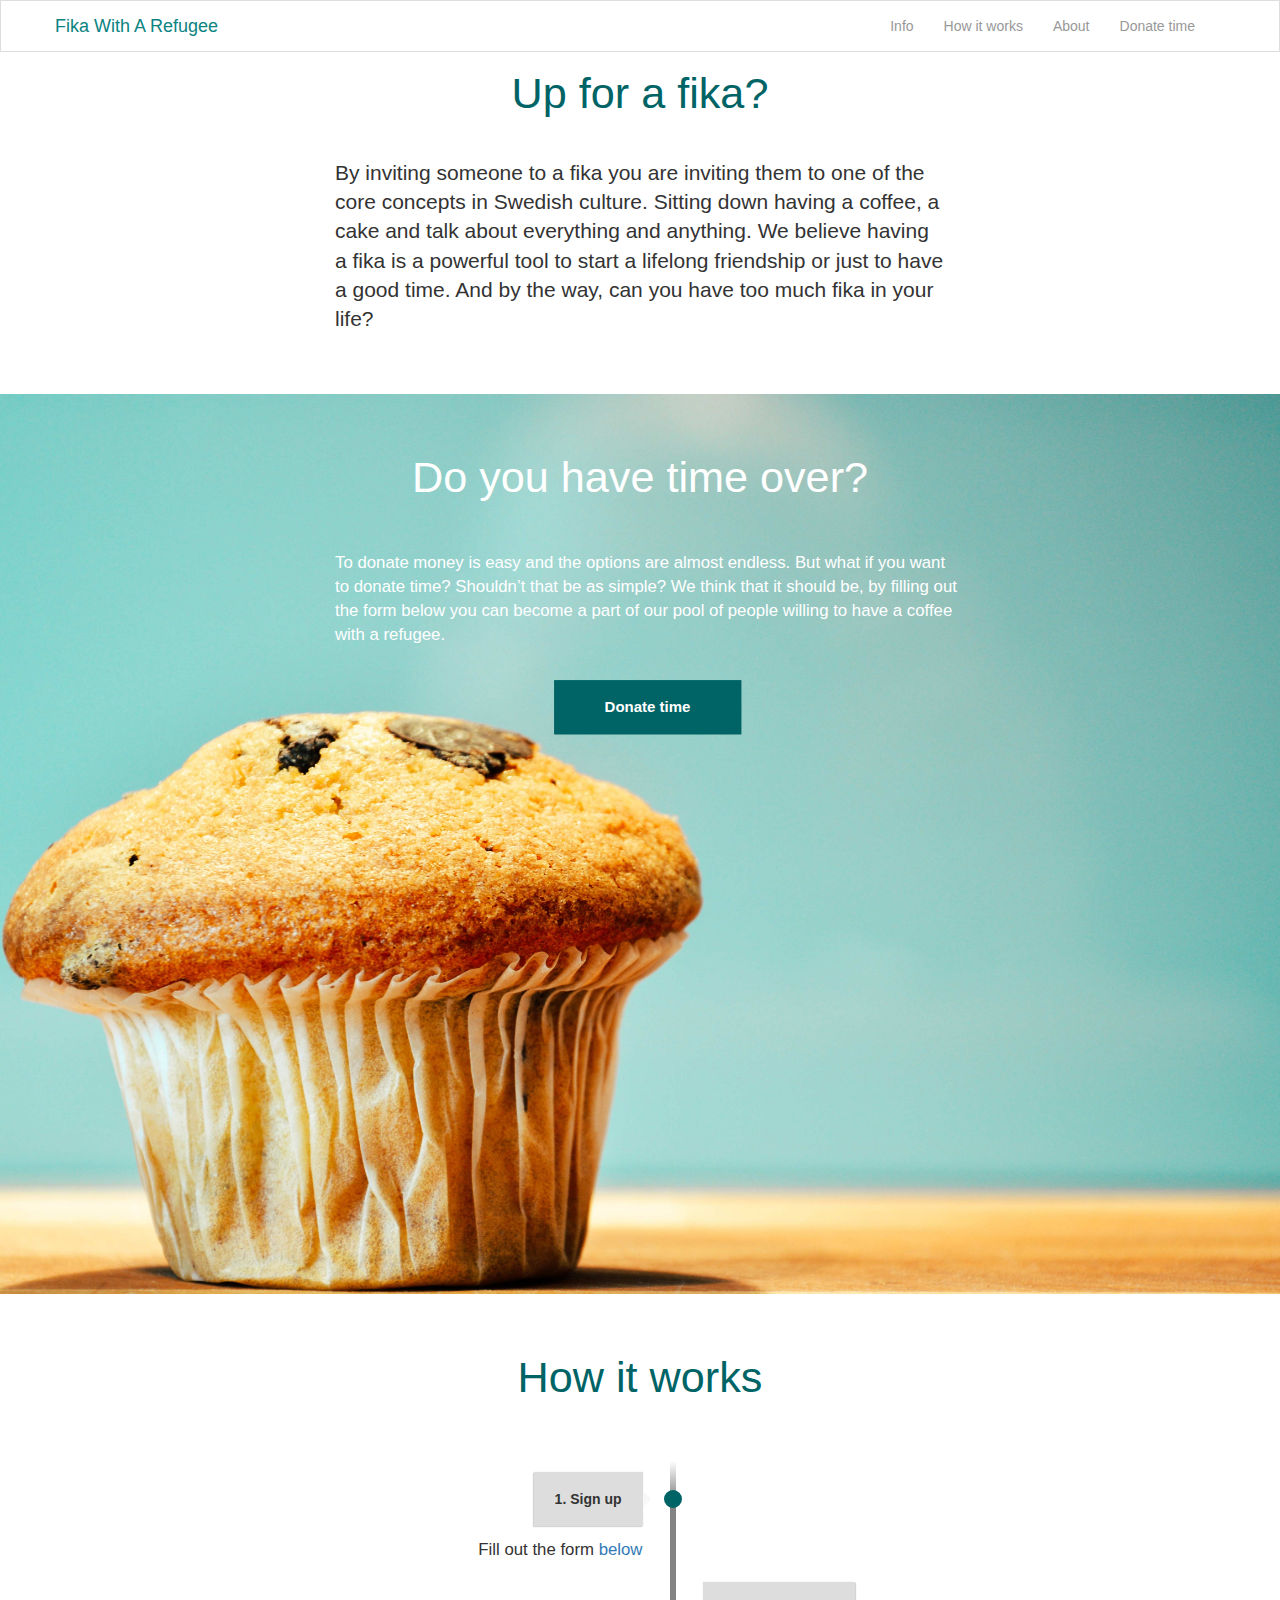
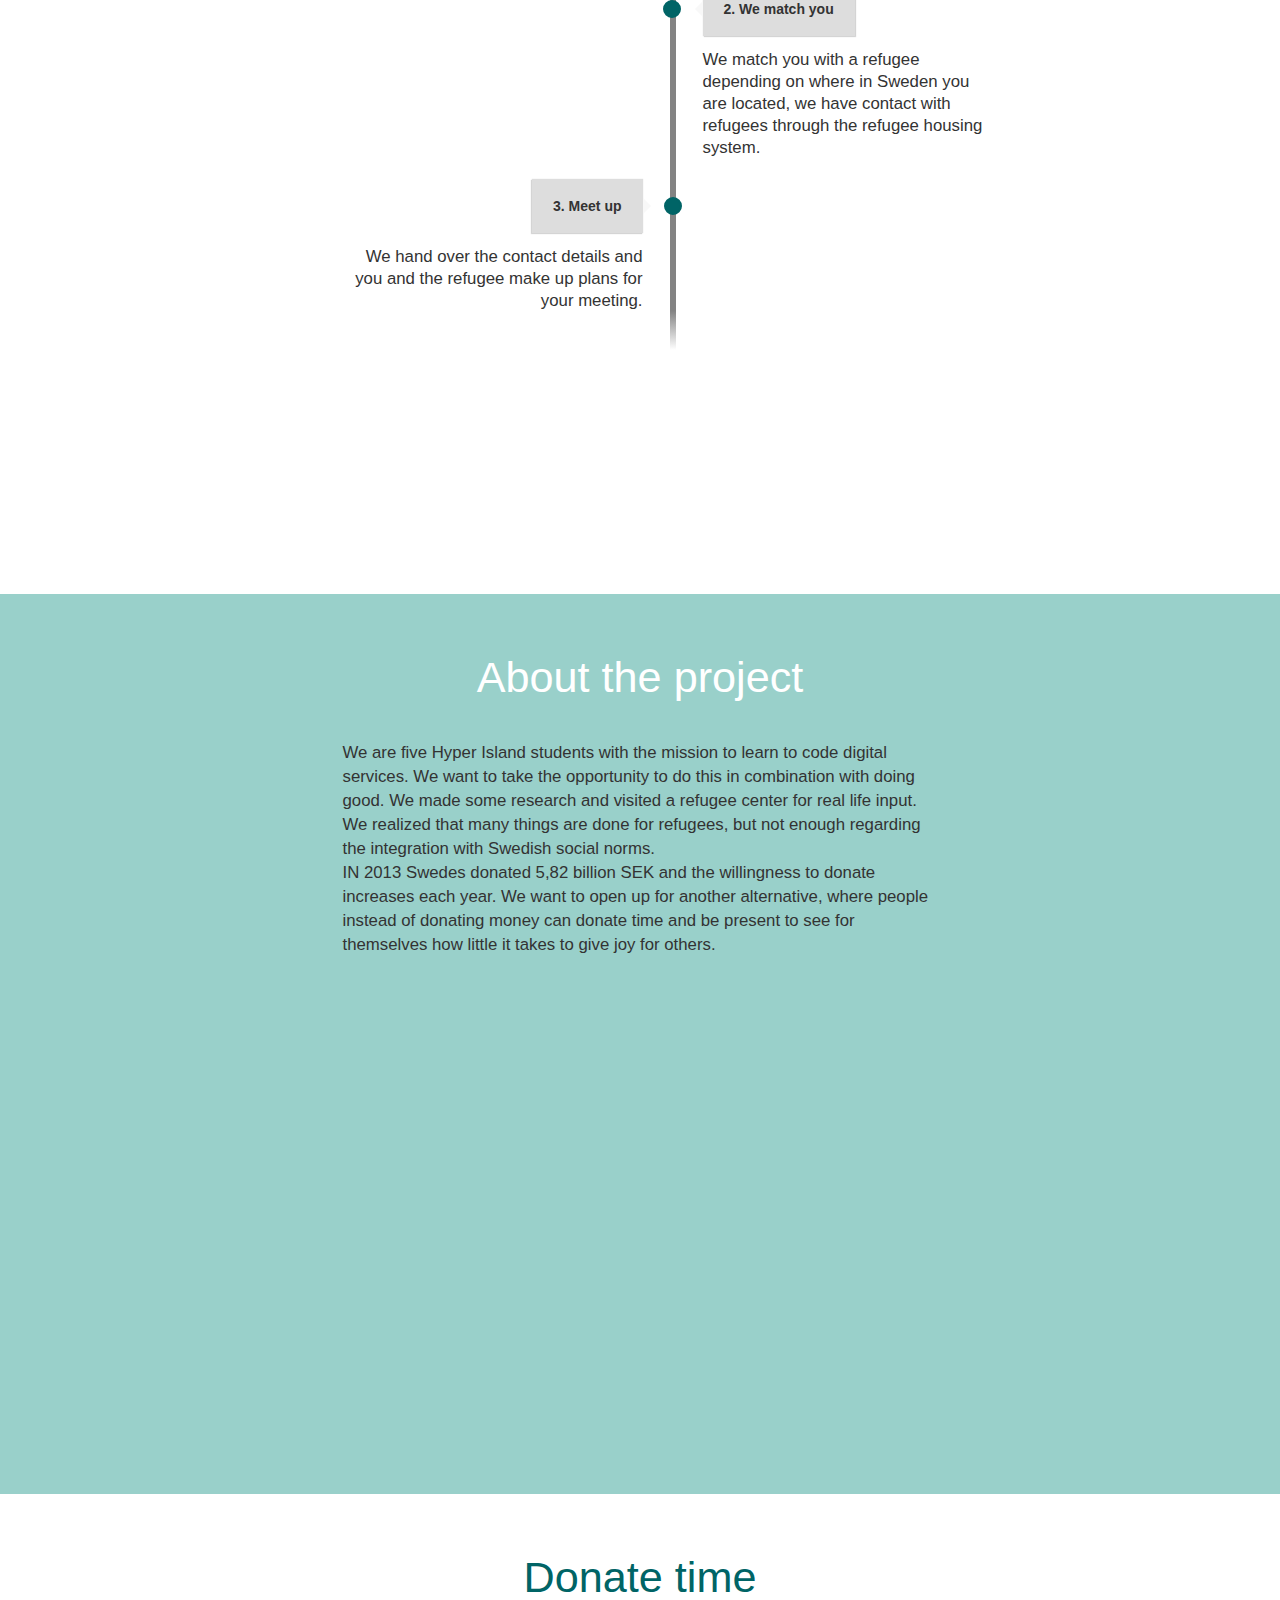
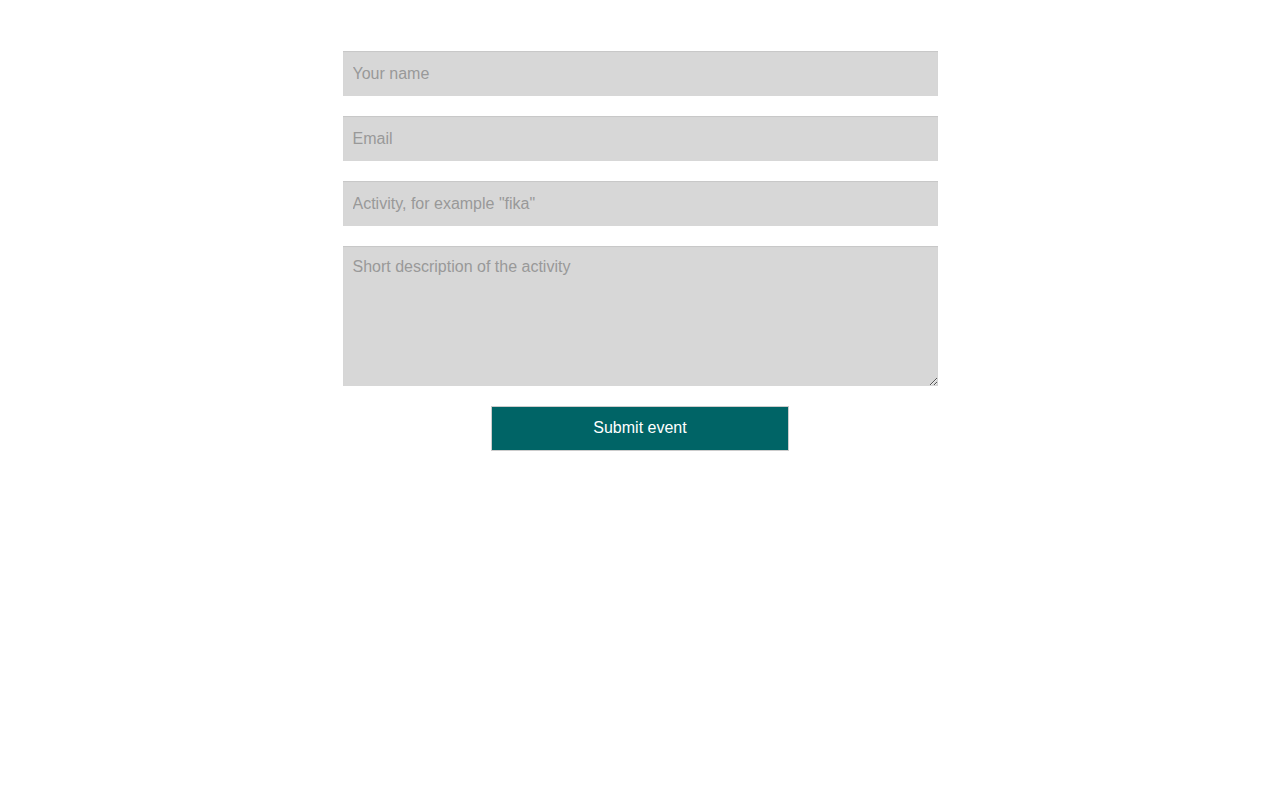
==== index.html @ 90a70893 "All files" ====
<!DOCTYPE html>
<html lang="en">
  <head>
    <!-- Leave following 3 meta tag on the top! -->
    <meta charset="utf-8">
    <meta http-equiv="X-UA-Compatible" content="IE=edge">
    <meta name="viewport" content="width=device-width, initial-scale=1">
    <!-- Leave above 3 meta tag on the top! -->
      
    <meta name="description" content="">
    <meta name="author" content="">
    <link rel="icon" href="../../favicon.ico">

    <title>Fika With A Refugee</title>

    <!-- Bootstrap CSS -->
    <link href="css/bootstrap.min.css" rel="stylesheet">

    <!-- Custom styles  -->
    <link href="css/style.css" rel="stylesheet">

    <!-- Debugging purposes -->
    <!--[if lt IE 9]><script src="../../assets/js/ie8-responsive-file-warning.js"></script><![endif]-->
    <script src="js/ie-emulation-modes-warning.js"></script>
      
    <!-- HTML5 shim and Respond.js for IE8 support of HTML5 elements and media queries -->
    <!--[if lt IE 9]>
      <script src="https://oss.maxcdn.com/html5shiv/3.7.2/html5shiv.min.js"></script>
      <script src="https://oss.maxcdn.com/respond/1.4.2/respond.min.js"></script>
    <![endif]-->

  </head>

  <body>

    <!-- NAVIGATION -->  
    <nav class="navbar navbar-inverse navbar-fixed-top">
      <div class="container">
          
          <div class="navbar-header">
            
              <button type="button" class="navbar-toggle collapsed" data-toggle="collapse" data-target="#navbar" aria-expanded="false" aria-controls="navbar">
                <span class="sr-only">Toggle navigation</span>
                <span class="icon-bar"></span>
                <span class="icon-bar"></span>
                <span class="icon-bar"></span>
              </button>
              <a class="navbar-brand" href="#info">Fika With A Refugee</a>
          
          </div>
          
          <div id="navbar" class="collapse navbar-collapse">
            
              <ul class="nav navbar-nav">
                <li><a href="#info">Info</a></li>
                <li><a href="#how">How it works</a></li>
                <li><a href="#about">About</a></li>
                <li><a href="#sign-up">Donate time</a></li>
              </ul>
          
          </div>
      
      </div>
    </nav><!-- END NAVIGATION -->  

      
    <!-- First-block -->
    <div id="info">
    <div class="container first-block">      
      <div class="col-md-3"></div>
      
      <div class="col-md-6">

              <h1>Up for a fika?</h1>          
          <div class="first-text">
              
              <p class="lead">
                    By inviting someone to a fika you are inviting them to one of the core concepts in Swedish culture. Sitting down having a coffee, a cake and talk about everything and anything. We believe having a fika is a powerful tool to start a lifelong friendship or just to have a good time. And by the way, can you have too much fika in your life?
              </p>
          </div>

       </div> 
       
        <div class="col-md-3"></div>
    </div>
    </div>  

    <!-- Second-block --> 
    <div class="second-block">          
          <div class="col-md-3"></div>
      
            <div class="col-md-6">
            <h1>Do you have time over?</h1>              
             <div class="second-text"> 
                <p>
                  To donate money is easy and the options are almost endless. But what if you want to donate time? Shouldn’t that be as simple? We think that it should be, by filling out the form below you can become a part of our pool of people willing to have a coffee with a refugee.
                </p>

                <p class="donate-button"><a href="#sign-up">Donate time</a></p> 


            </div>       
          </div>

      <div class="col-md-3"></div>
    </div>

      
    <!-- Third-block --> 
    <div id="how">
    <div class="third-block container">        
        <div class="col-md-3"></div>
        
        <div class="col-md-6">
            <h1>How it works</h1>
              
              <ul class="timeline"><!-- start .timeline -->  
                  <li>
                    <div class="direction-l">
                        <div class="flag-wrapper">
                          <span class="flag">1. Sign up</span>
                          <span class="time-wrapper"><span class="time">2013 - 2014</span></span>
                        </div>
                        <div class="desc">
                          <p>
                            Fill out the form <a href="#sign-up">below</a>
                          </p>
                        </div>
                    </div>
                  </li>
                    
                  <li>
                    <div class="direction-r">
                        <div class="flag-wrapper">
                          <span class="flag">2. We match you</span>
                          <span class="time-wrapper"><span class="time">2014 - 2015</span></span>
                        </div>
                        <div class="desc">
                          <p>
                            We match you with a refugee depending on where in Sweden you are located, we have contact with refugees through the refugee housing system.
                          </p>
                        </div>
                    </div>
                  </li>

                  <li>
                    <div class="direction-l">
                        <div class="flag-wrapper">
                          <span class="flag">3. Meet up</span>
                          <span class="time-wrapper"><span class="time">2014 - present</span></span>
                        </div>
                        <div class="desc">
                           <p> 
                              We hand over the contact details and you and the refugee make up plans for your meeting.
                            </p>
                        </div>
                    </div>
                  </li>
              </ul><!-- end /.timeline -->  

        </div>
        
        <div class="col-md-3"></div>        
    </div>
    </div>  
      
      
    <!-- Fourth-block -->  
    <div id="about">
    <div class="fourth-block container">        
        <div class="col-md-3"></div>
        
        <div class="col-md-6">
          <h1>About the project</h1>
                <div class="fourth-text">
                <p>
                  We are five Hyper Island students with the mission to learn to code digital services. We want to take the opportunity to do this in combination with doing good. We made some research and visited a refugee center for real life input. We realized that many things are done for refugees, but not enough regarding the integration with Swedish social norms.
                  <br>
                  IN 2013 Swedes donated 5,82 billion SEK and the willingness to donate increases each year. We want to open up for another alternative, where people instead of donating money can donate time and be present to see for themselves how little it takes to give joy for others.

                </p>
            </div>
        </div>
        
        <div class="col-md-3"></div>        
    </div>
    </div><!-- /.fourth-block -->   
    

    <!-- Fifth-block -->  
    <div id="sign-up">
    <div class="fifth-block container">        
        <div class="col-md-3"></div>
        
        <div class="col-md-6">
          <h1>Donate time</h1>
              <div class="fifth-text">
                  
                  <div class="form">
                      <div class="form-group">
                        <input type="name" class="form-control" id="name" placeholder="Your name"> 
                      </div>
                      
                     <div class="form-group">
                        <input type="email" class="form-control" id="email" placeholder="Email"> 
                      </div>
                      
                      <div class="form-group">
                        <input type="activity" class="form-control" id="activity" placeholder='Activity, for example "fika"'> 
                      </div>
                      
                      <div class="form-group">
                        <textarea type="text" class="form-control" id="text" placeholder="Short description of the activity"></textarea>
                      </div>
                      
                      <button type="Submit" class="btn btn-default">Submit event</button>
    
                  </div>
              
              </div>
        </div>
        
        <div class="col-md-3"></div>        
    </div>
    </div> 
    <!-- END CONTAINER -->  
      
    <script type="text/javascript" src="http://ajax.googleapis.com/ajax/libs/jquery/1.10.2/jquery.min.js"></script>
    
    <script src="js/scroll.js"></script>
    
    <!-- BOOTSTRAP JAVASCRIPT - Keep this in the end of the page to load faster -->
    <script src="https://ajax.googleapis.com/ajax/libs/jquery/1.11.3/jquery.min.js"></script>
      
    <script src="js/bootstrap.min.js"></script>
      
    <!-- IE10 viewport hack for Surface/desktop Windows 8 bug -->
    <script src="sjs/ie10-viewport-bug-workaround.js"></script>
      
  </body>
</html>
---- css/style.css ----
*{
    margin: 0;
    padding: 0;
    box-sizing: border-box;
}

body {
  padding-top: 50px;
}

html{
  font-size: 18px;
}

h1{
    font-size: 1.8rem;
    text-align: center;
    padding-top: 40px;
}

h2{
  font-size: 1.6rem;
}

p{
  font-size: 0.7rem;
}

/* Navigation
*************************************************************/
.navbar-inverse {
    background-color: #fff;
    border: 1px solid #ddd;
}

.navbar-brand {
	padding: 15px 0;
}

.navbar-nav {
    float: right;
    border: none;
}

.navbar-inverse .navbar-nav > li > a:hover, .navbar-inverse .navbar-nav > li > a:focus, .navbar-inverse .navbar-brand, .navbar-inverse .navbar-brand:focus, .navbar-inverse .navbar-brand:hover{
    color: #0B8382;
}

.navbar-inverse .navbar-nav > li > a{
    color: #989898;
}

.navbar-inverse .navbar-toggle .icon-bar {
    background-color: #000;
}

.navbar-inverse .navbar-toggle:hover {
    background-color: #ddd;
}


/* First block
*************************************************************/
.first-block {
	background-color: #fff;
    height: auto;
	width: 100%;
	padding: 0;
}

.first-text {
	padding: 20px 0px;
	margin: 20px 0px;
}

.first-block h1 {
    padding-top: 0;
    color: #006466;
}

/* Second block
*************************************************************/
.second-block {
    position:relative;
	background-image: url("../img/bg3.jpg");
	background-repeat: no-repeat;
	background-size: cover;
    border: none;
	height: 100vh; 
}

.second-block h1{
    color: #fff;
    padding-bottom: 20px;
}

.second-text {
	position: absolute;
	color: #fff;
    margin: 20px 0px;
}

.donate-button a {
    position: absolute;
    background-color: #006466;
    border: 1px solid #006466;
    padding: 15px 25px;
    margin-top: 50px;
    margin-left: 50%;
    margin-right: -50%;
    transform: translate(-50%, -50%); 
    width: 30%;
	text-align: center;
	color: #fff;
    font-size: 15px;
    font-weight: bold;
    text-decoration: none;
	}

.donate-button a:hover {
    background: none;
    border: 1px solid #006466;
	color: #006466;
    font-size: 20px;
    font-weight: bold;
    text-decoration: none;
	}

/* Third block
*************************************************************/
.third-block {
    position: relative;
	background-color: #fff;
    width: 100%;
    min-height: 100vh;    
}

.third-block h1{
    color: #006466;
    padding-bottom: 40px;
}

.third-text {
    width: 100%;
}

/* ================ The Timeline ================ */

.timeline {
  position: relative;
  width: 660px;
  margin: 0 auto;
  margin-top: 20px;
  padding: 1em 0;
  list-style-type: none;
}

.timeline:before {
  position: absolute;
  left: 50%;
  top: 0;
  content: ' ';
  display: block;
  width: 6px;
  height: 100%;
  margin-left: -3px;
  background: rgb(131,131,131);
  background: -moz-linear-gradient(top, rgba(80,80,80,0) 0%, rgb(131,131,131) 8%, rgb(131,131,131) 92%, rgba(80,80,80,0) 100%);
/*   background: -webkit-gradient(linear, left top, left bottom, color-stop(0%,rgba(30,87,153,1)), color-stop(100%,rgba(125,185,232,1))); */
  background: -webkit-linear-gradient(top, rgba(80,80,80,0) 0%, rgb(131,131,131) 8%, rgb(131,131,131) 92%, rgba(80,80,80,0) 100%);
  background: -o-linear-gradient(top, rgba(80,80,80,0) 0%, rgb(131,131,131) 8%, rgb(131,131,131) 92%, rgba(80,80,80,0) 100%);
  background: -ms-linear-gradient(top, rgba(80,80,80,0) 0%, rgb(131,131,131) 8%, rgb(131,131,131) 92%, rgba(80,80,80,0) 100%);
  background: linear-gradient(to bottom, rgba(80,80,80,0) 0%, rgb(131,131,131) 8%, rgb(131,131,131) 92%, rgba(80,80,80,0) 100%);
  
  z-index: 5;
}

.timeline li {
  padding: 1em 0;
}

.timeline li:after {
  content: "";
  display: block;
  height: 0;
  clear: both;
  visibility: hidden;
}

.direction-l {
  position: relative;
  width: 300px;
  float: left;
  text-align: right;
}

.direction-r {
  position: relative;
  width: 300px;
  float: right;
}

.flag-wrapper {
  position: relative;
  display: inline-block;
  
  text-align: center;
}

.flag {
  position: relative;
  display: inline;
  background: #ddd;
  padding: 19px 21px;
  border-radius: 0px;
  font-weight: 600;
  text-align: left;
}

.direction-l .flag {
  -webkit-box-shadow: -1px 1px 1px rgba(0,0,0,0.15), 0 0 1px rgba(0,0,0,0.15);
  -moz-box-shadow: -1px 1px 1px rgba(0,0,0,0.15), 0 0 1px rgba(0,0,0,0.15);
  box-shadow: -1px 1px 1px rgba(0,0,0,0.15), 0 0 1px rgba(0,0,0,0.15);
}

.direction-r .flag {
  -webkit-box-shadow: 1px 1px 1px rgba(0,0,0,0.15), 0 0 1px rgba(0,0,0,0.15);
  -moz-box-shadow: 1px 1px 1px rgba(0,0,0,0.15), 0 0 1px rgba(0,0,0,0.15);
  box-shadow: 1px 1px 1px rgba(0,0,0,0.15), 0 0 1px rgba(0,0,0,0.15);
}

.direction-l .flag:before,
.direction-r .flag:before {
    position: absolute;
    top: 51%;
    right: -39px;
    content: " ";
    display: block;
    width: 18px;
    height: 18px;
    margin-top: -10px;
    background: #006466 none repeat scroll 0% 0%;
    border-radius: 10px;
    border: 2px solid #006466;
    z-index: 10;
}

.direction-r .flag:before {
  left: -40px;
}

.direction-l .flag:after {
  content: "";
  position: absolute;
  left: 100%;
  top: 50%;
  height: 0;
  width: 0;
  margin-top: -8px;
  border: solid transparent;
  border-left-color: rgb(248,248,248);
  border-width: 8px;
  pointer-events: none;
}

.direction-r .flag:after {
  content: "";
  position: absolute;
  right: 100%;
  top: 50%;
  height: 0;
  width: 0;
  margin-top: -8px;
  border: solid transparent;
  border-right-color: rgb(248,248,248);
  border-width: 8px;
  pointer-events: none;
}

.time-wrapper {
  display: inline;
  
  line-height: 1em;
  font-size: 0.66666em;
  color: rgb(167,167,167);
  vertical-align: middle;
}

.direction-l .time-wrapper {
  float: left;
}

.direction-r .time-wrapper {
  float: right;
}

.time {
  display: none;
  padding: 6px 6px;
  background: #fff;
  font-size: 12px;
  color: #000;
}

.desc {
  margin: 30px 0 6px 0px;
font-size: 15px;
line-height: 1.3;
}

.direction-r .desc {
 margin: 30px 12px 6px 0px;
}




/* Fourth block
*************************************************************/
.fourth-block {
    position: relative;
	background-color: #99D0CA;
	height: 100vh;
    width: 100%;
}

.fourth-block h1{
    color: #fff;
    padding-bottom: 20px;
}

.fourth-text {
    margin: 20px 0;
    font-size: 16px;
}

/* Fifth block
*************************************************************/
.fifth-block {
    position: relative;
	background-color: #fff;
	height: 100vh;
    width: 100%;
}

.fifth-text {
    margin: 20px 0;
    font-size: 16px;
}

.fifth-block h1 {
	color: #006466;
}


/* Form styles
*************************************************************/

.form{
    padding-top: 30px;
}

.form-group {
    margin-bottom: 20px;
}

.form textarea, .form input{
    width: 100%;
  padding: 10px;
  border: none;
  background-color: #D7D7D7;
  color: #000;
  -moz-border-radius:0;
    -webkit-border-radius:0;
    border-radius: 0;
  font-size: 16px;
}

.form input{
     height: 45px;
}

.form textarea{
    height: 140px;
}

.form button {
    display: block;
    width: 50%;
    margin: 0 auto;
    -moz-border-radius:0;
    -webkit-border-radius:0;
    border-radius: 0;
    background-color: #006466;
    color: #fff;
    font-size: 16px;
    height: 45px;
}

/* Media queries
*************************************************************/
@media only screen and (max-width : 767px){

	.navbar-nav {
    	text-align: center;
    	font-size: 18px;
    	float: none;
	}

	.navbar-brand {
    	padding: 15px 15px;
	}

}

/* Media queries for fonts
*************************************************************/

@media screen and (min-width: 700px) {

  html{
    font-size: 24px;
  }

}

/* ================ Timeline Media Queries ================ */

@media screen and (max-width: 660px) {

  .timeline {
    width: 100%;
    padding: 4em 0 1em 0;
  }

  .timeline li {
    padding: 2em 0;
  }

  .direction-l,
  .direction-r {
    float: none;
    width: 100%;

    text-align: center;
  }

  .flag-wrapper {
    text-align: center;
  }

  .flag {

    z-index: 15;
  }

  .direction-l .flag:before,
  .direction-r .flag:before {
    position: absolute;
      top: -30px;
      left: 50.5%;
      content: ' ';
      display: block;
      width: 16px;
      height: 16px;
      margin-left: -9px;
      border-radius: 10px;
      z-index: 10;
  }

  .direction-l .flag:after,
  .direction-r .flag:after {
    content: "";
    position: absolute;
    left: 50%;
    top: -8px;
    height: 0;
    width: 0;
    margin-left: -8px;
    border: solid transparent;
    border-width: 8px;
    pointer-events: none;
  }

  .time-wrapper {
    display: block;
    position: relative;
    margin: 4px 0 0 0;
    z-index: 14;
  }

  .direction-l .time-wrapper {
    float: none;
  }

  .direction-r .time-wrapper {
    float: none;
  }

  .desc {
    position: relative;
    margin: 1em 0 0 0;
    padding: 1em;
    -webkit-box-shadow: 0 0 1px rgba(0,0,0,0.20);
    -moz-box-shadow: 0 0 1px rgba(0,0,0,0.20);
    box-shadow: 0 0 1px rgba(0,0,0,0.20);
    
    z-index: 15;
  }

  .direction-l .desc,
  .direction-r .desc {
    position: relative;
    margin: 1em 1em 0 1em;
    padding: 1em;
    background-color: #fff;
    z-index: 15;
  }

}

@media screen and (min-width: 400px ?? max-width: 660px) {

.direction-l .desc,
.direction-r .desc {
  margin: 1em 4em 0 4em;
}

}
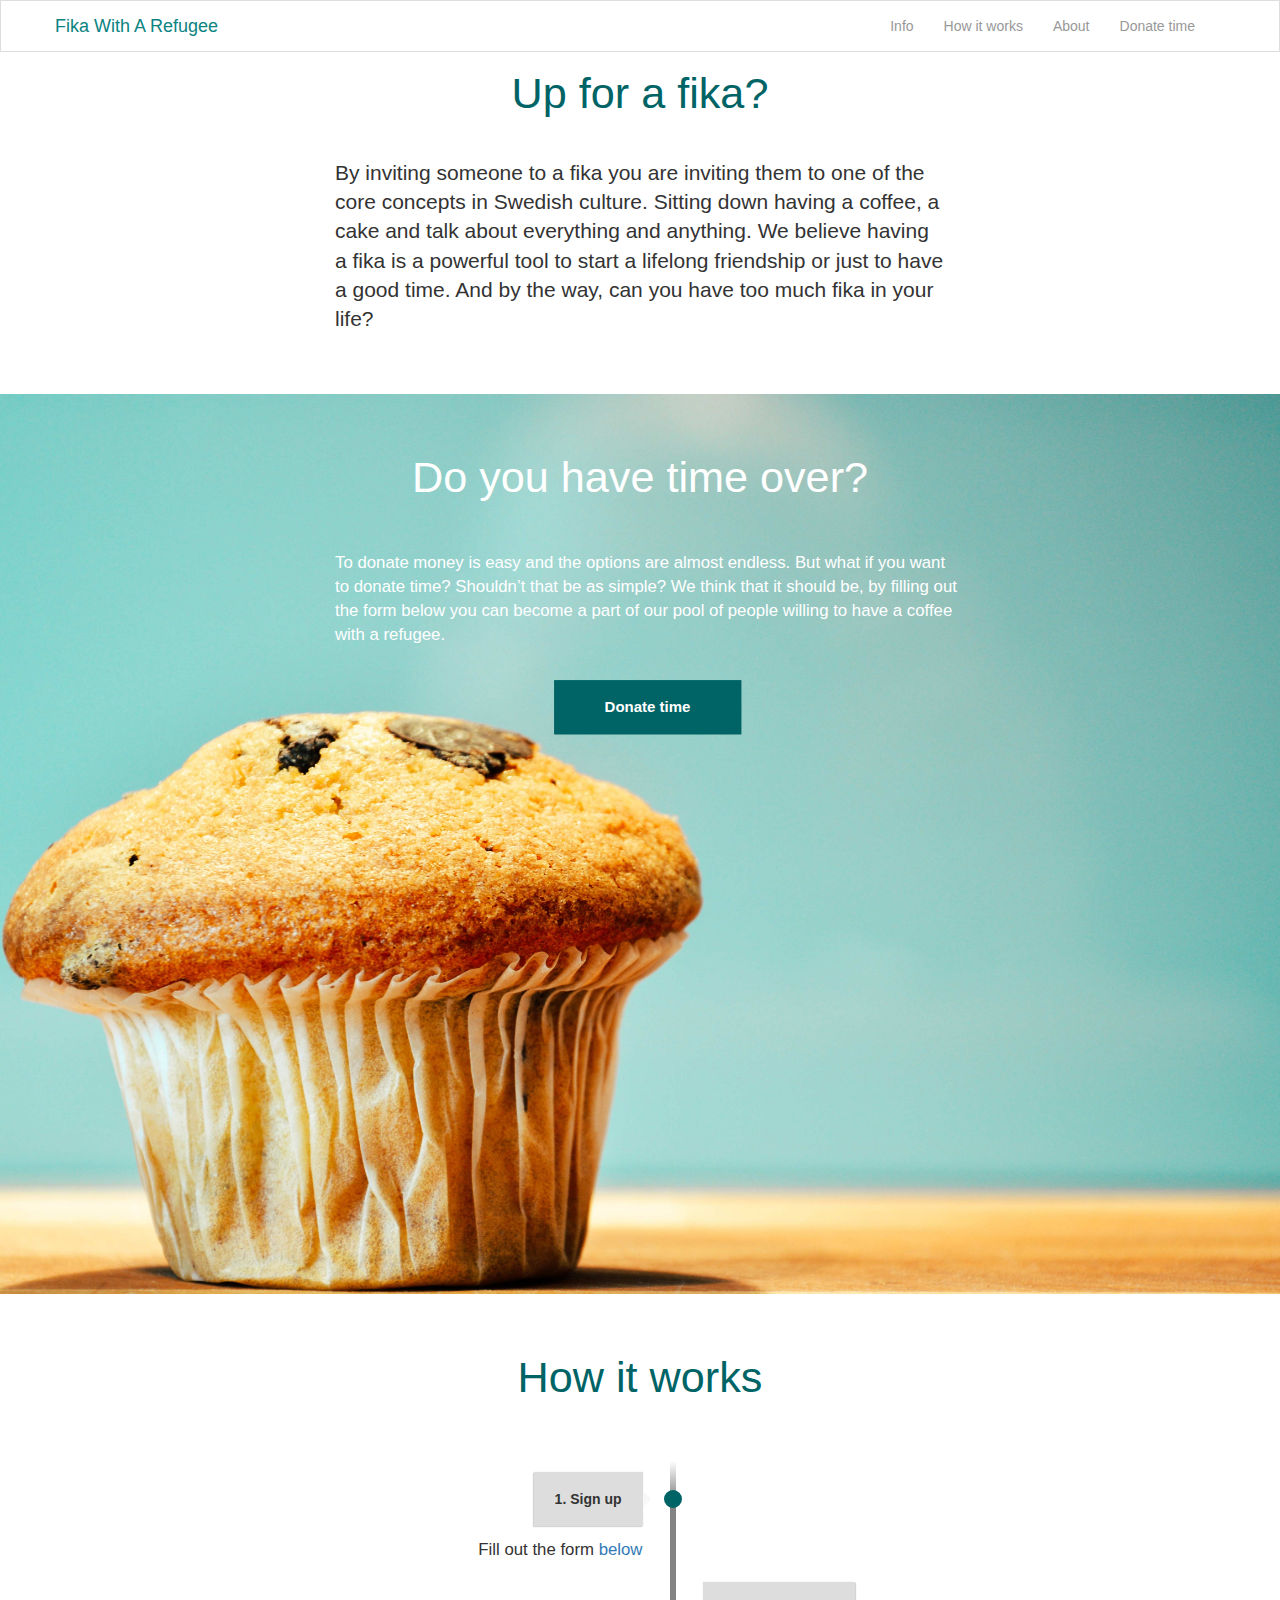
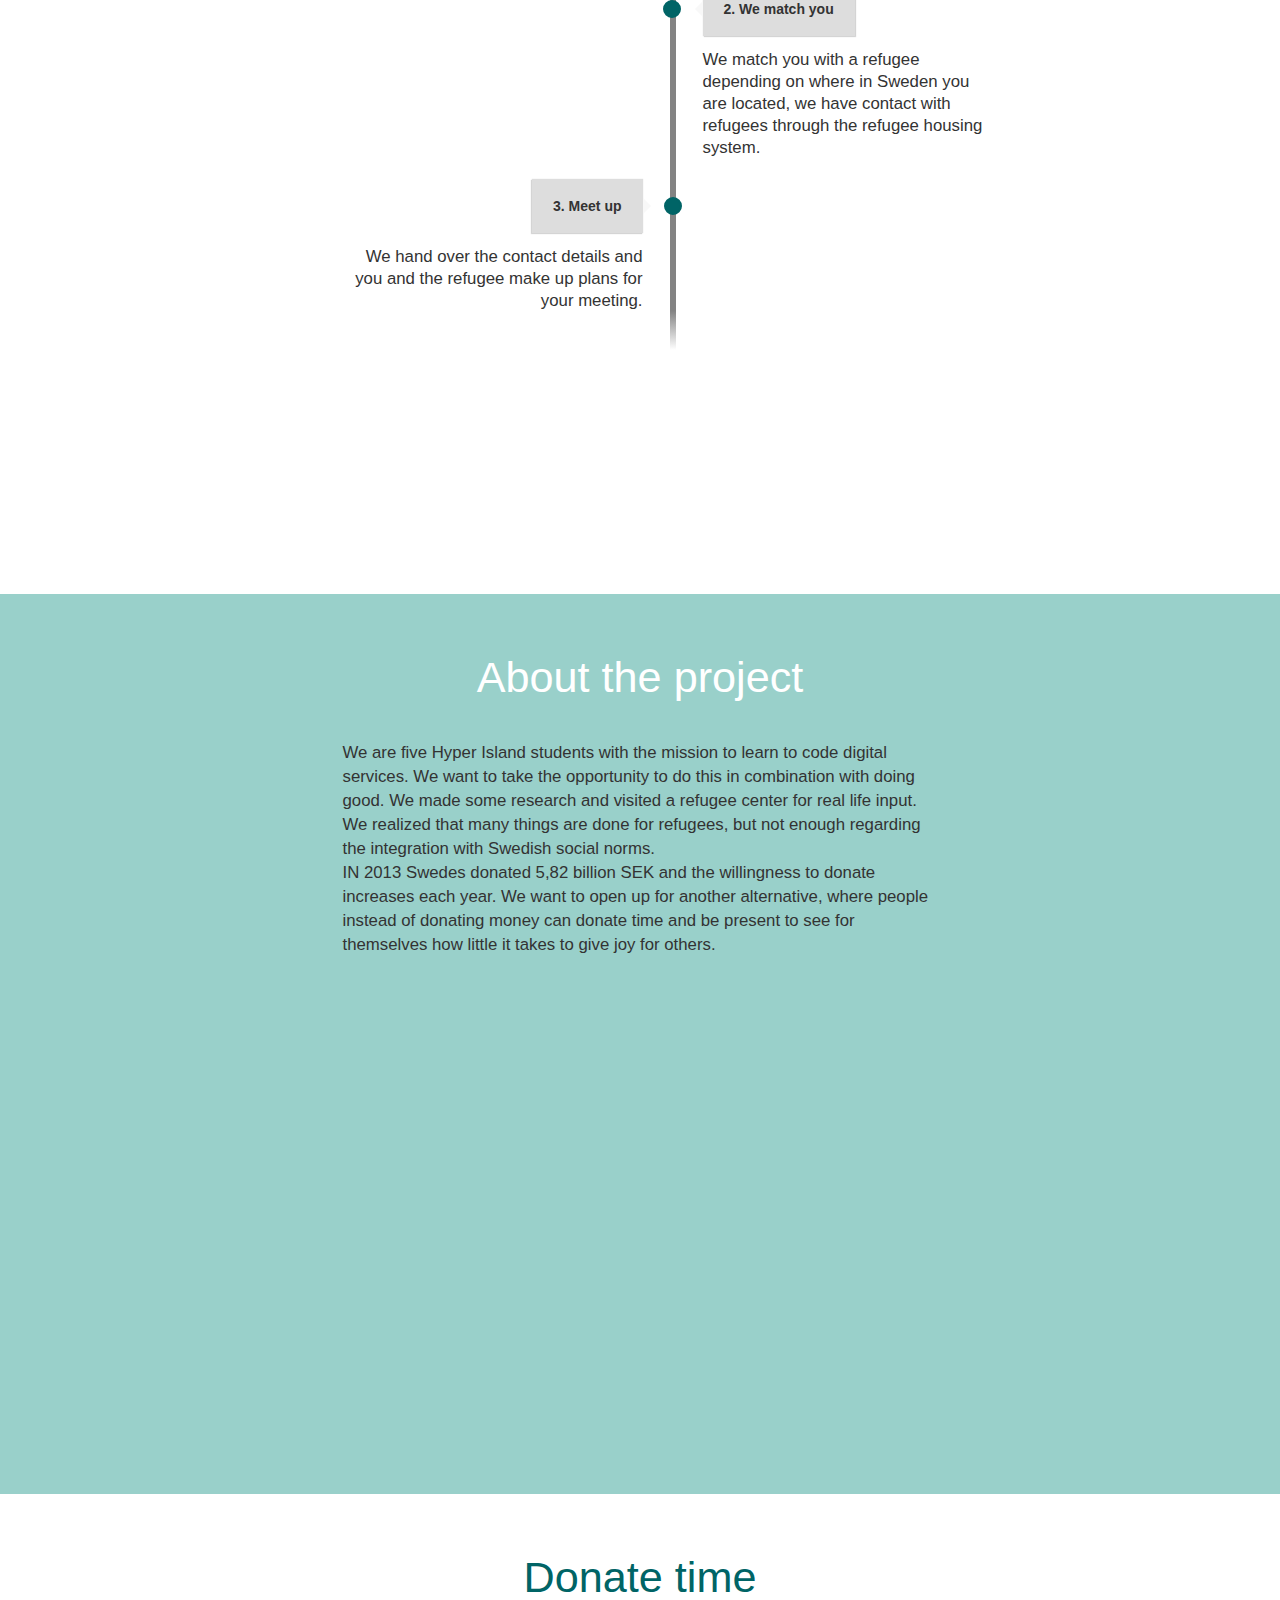
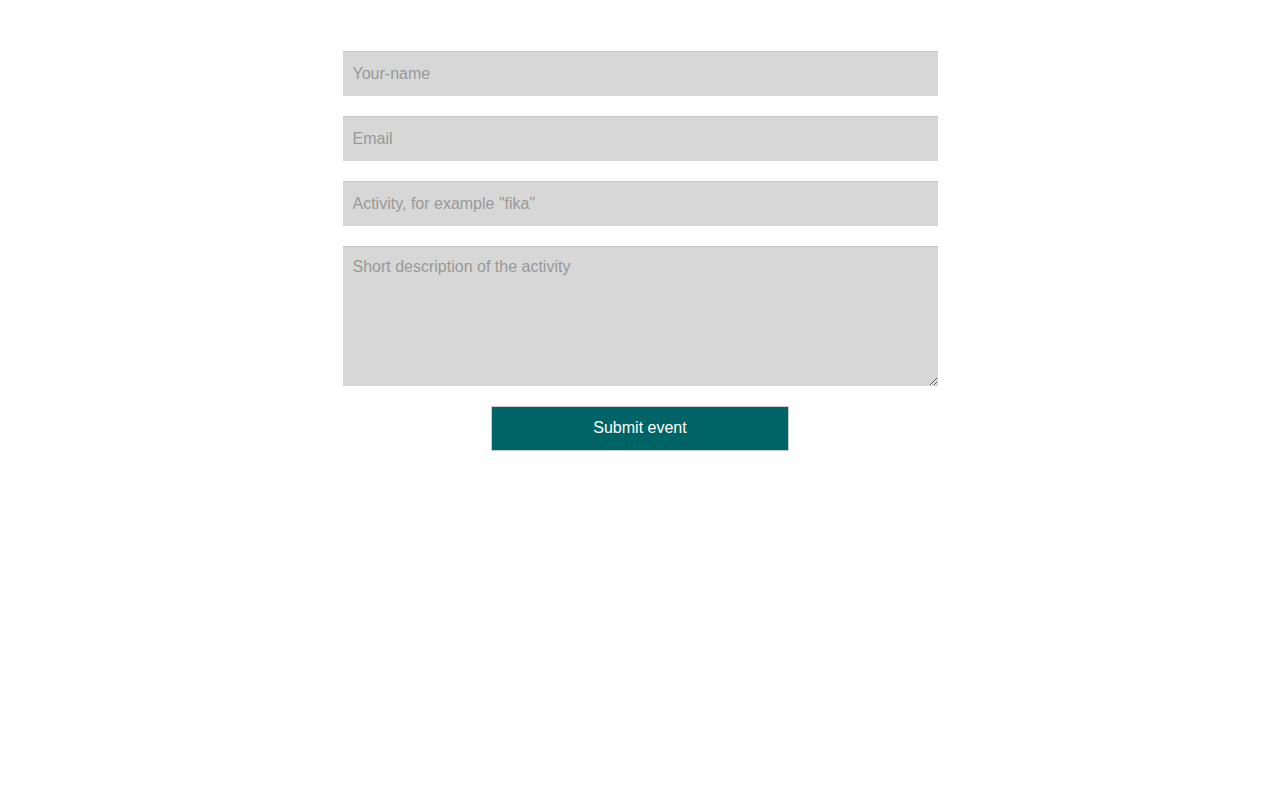
==== commit 7af372fc: "test" ====
--- a/index.html
+++ b/index.html
@@ -198,7 +198,7 @@
                   
                   <div class="form">
                       <div class="form-group">
-                        <input type="name" class="form-control" id="name" placeholder="Your name"> 
+                        <input type="name" class="form-control" id="name" placeholder="Your-name"> 
                       </div>
                       
                      <div class="form-group">
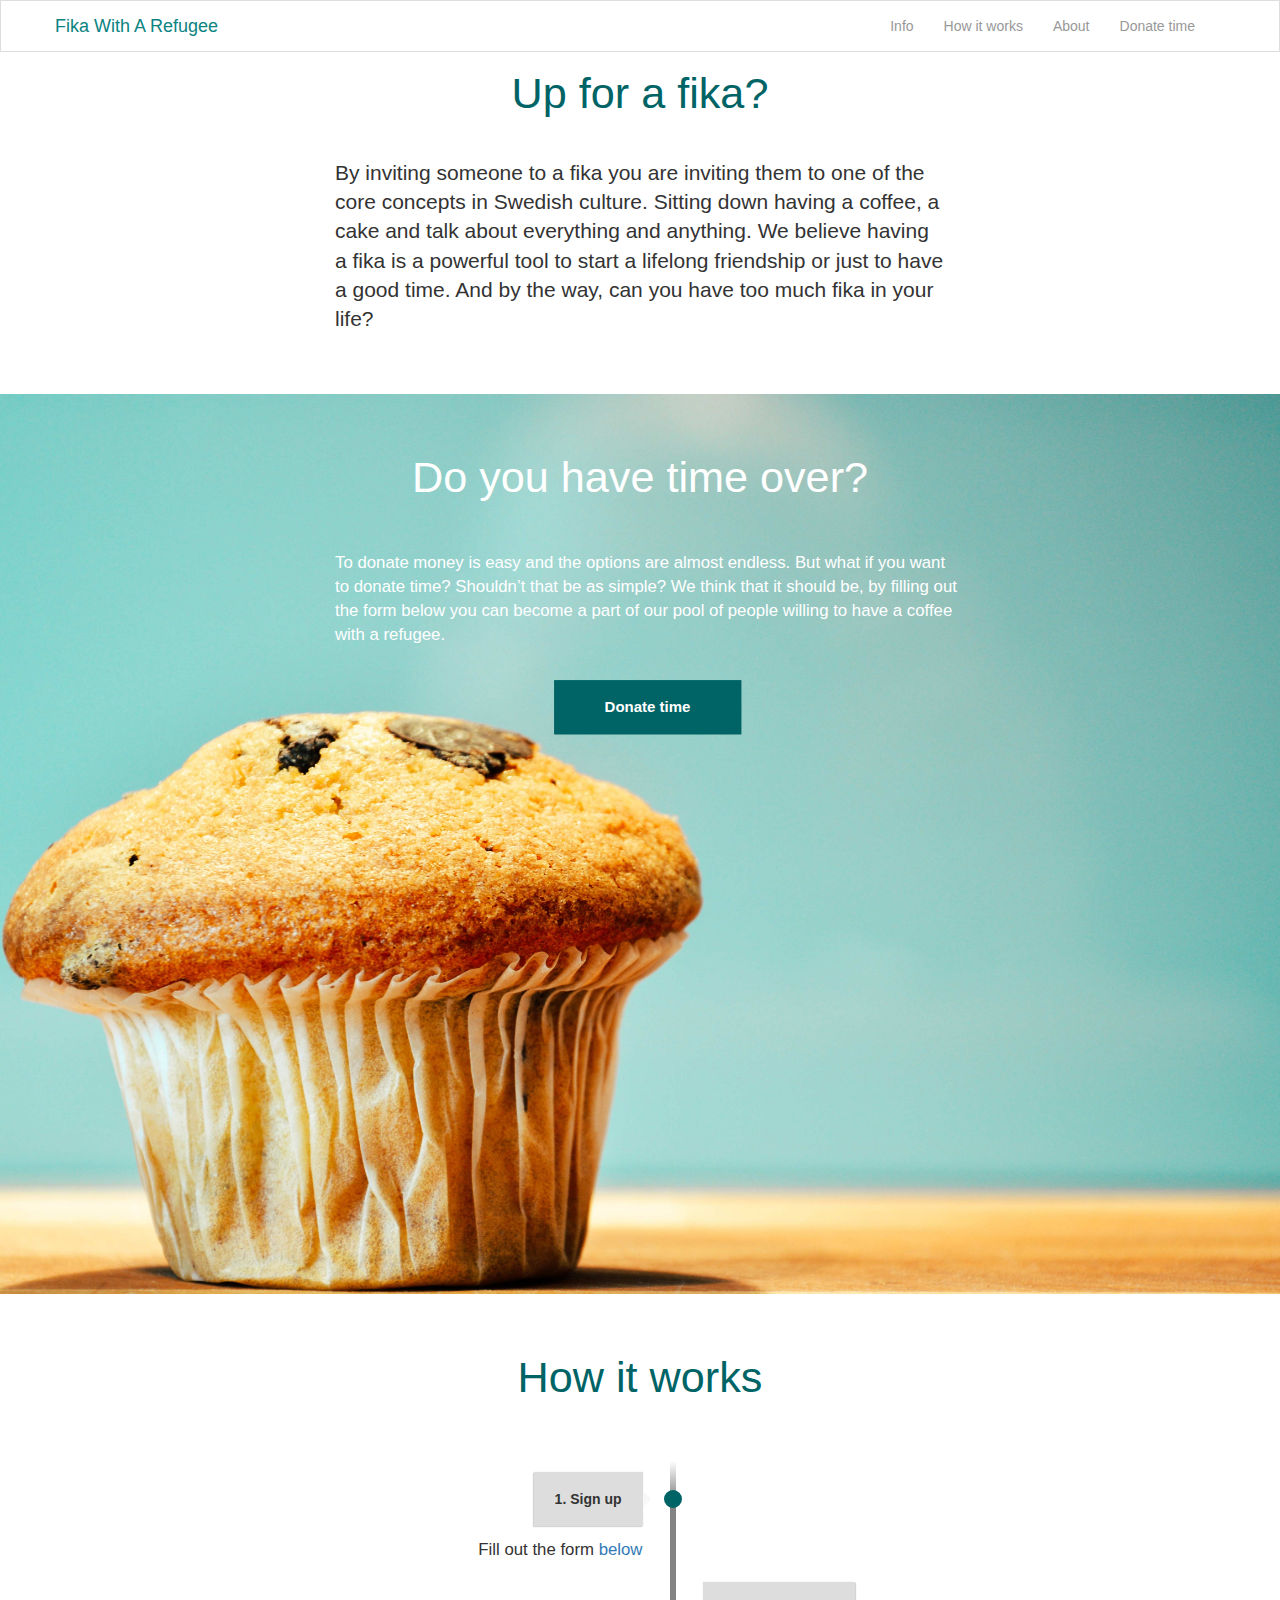
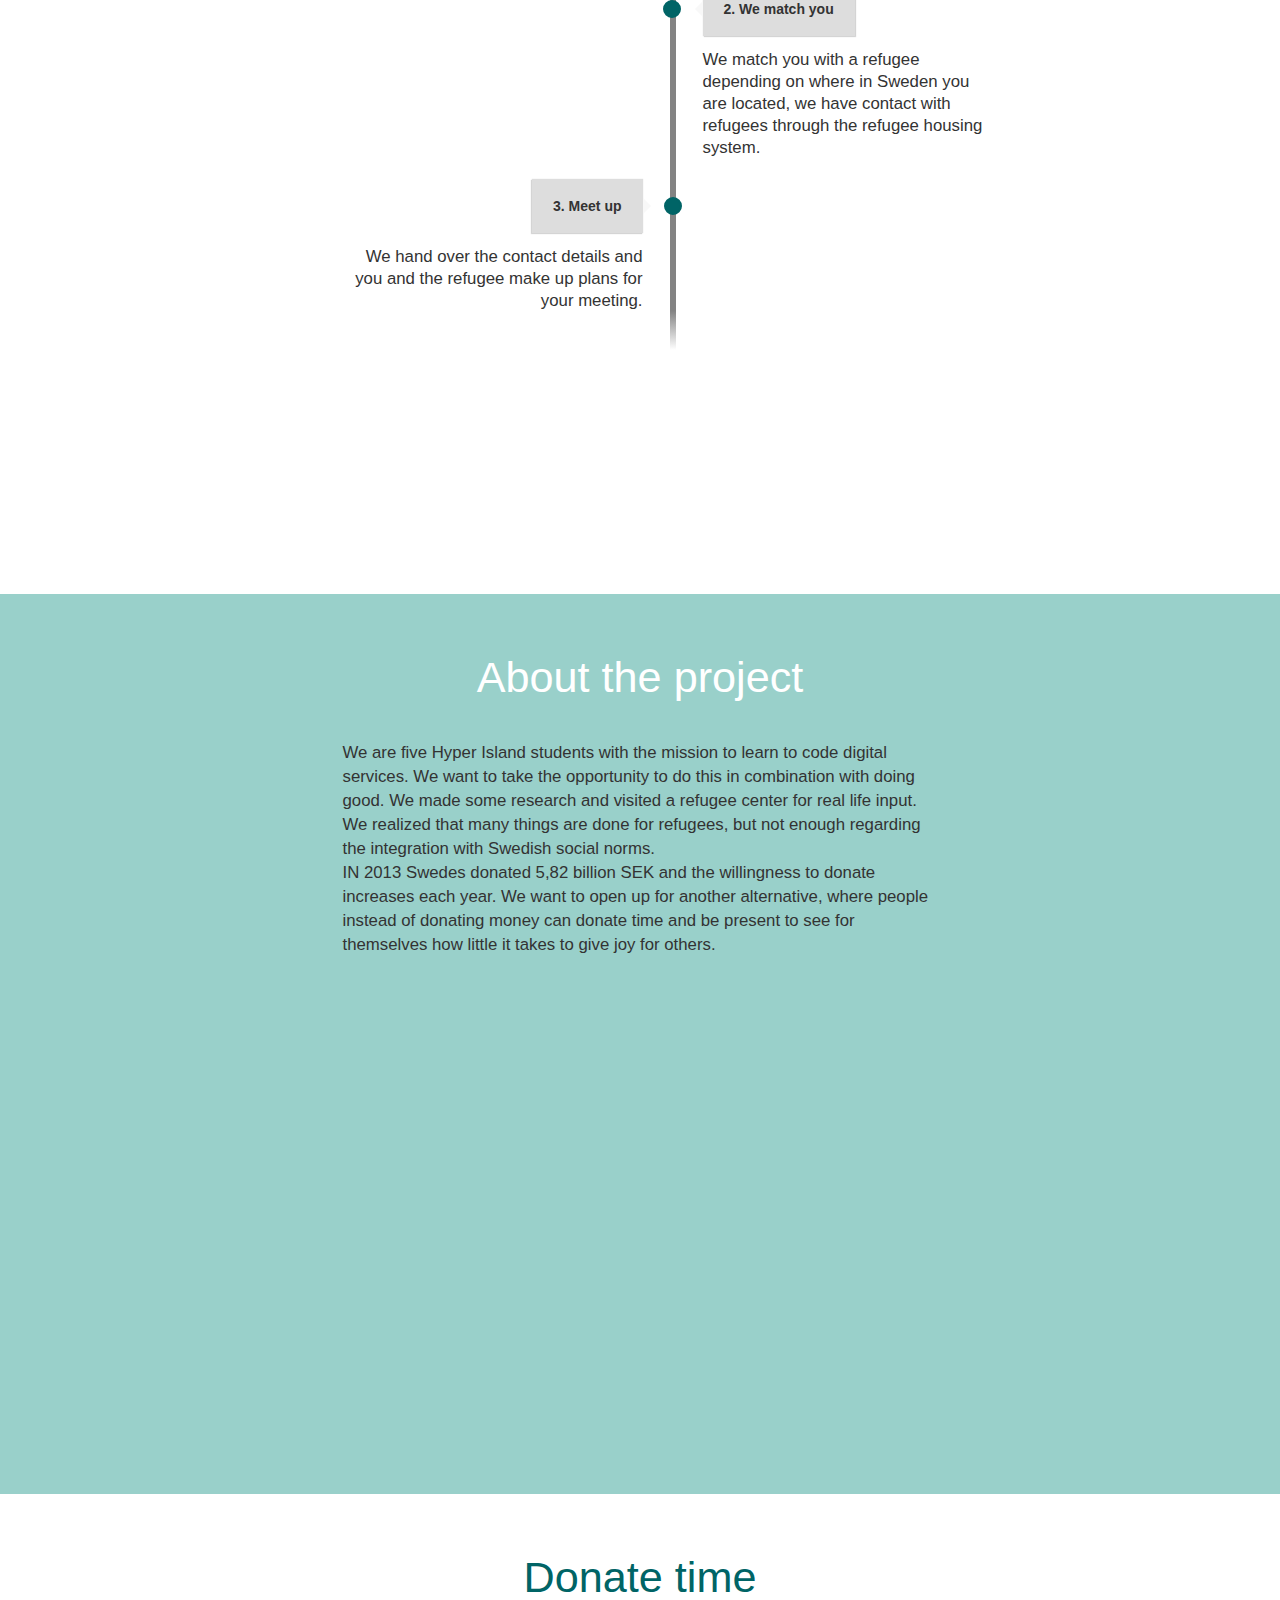
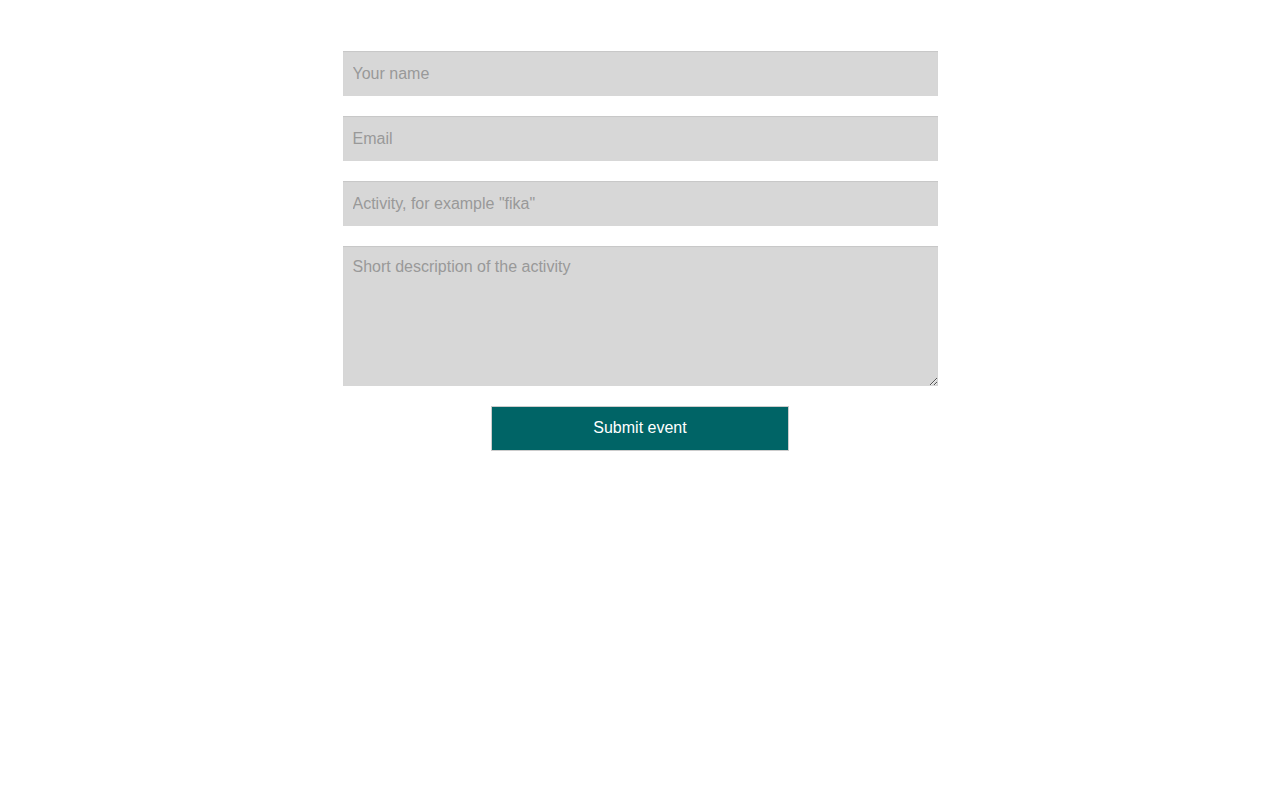
==== commit f2e503d3: "test 2" ====
--- a/index.html
+++ b/index.html
@@ -198,7 +198,7 @@
                   
                   <div class="form">
                       <div class="form-group">
-                        <input type="name" class="form-control" id="name" placeholder="Your-name"> 
+                        <input type="name" class="form-control" id="name" placeholder="Your name"> 
                       </div>
                       
                      <div class="form-group">
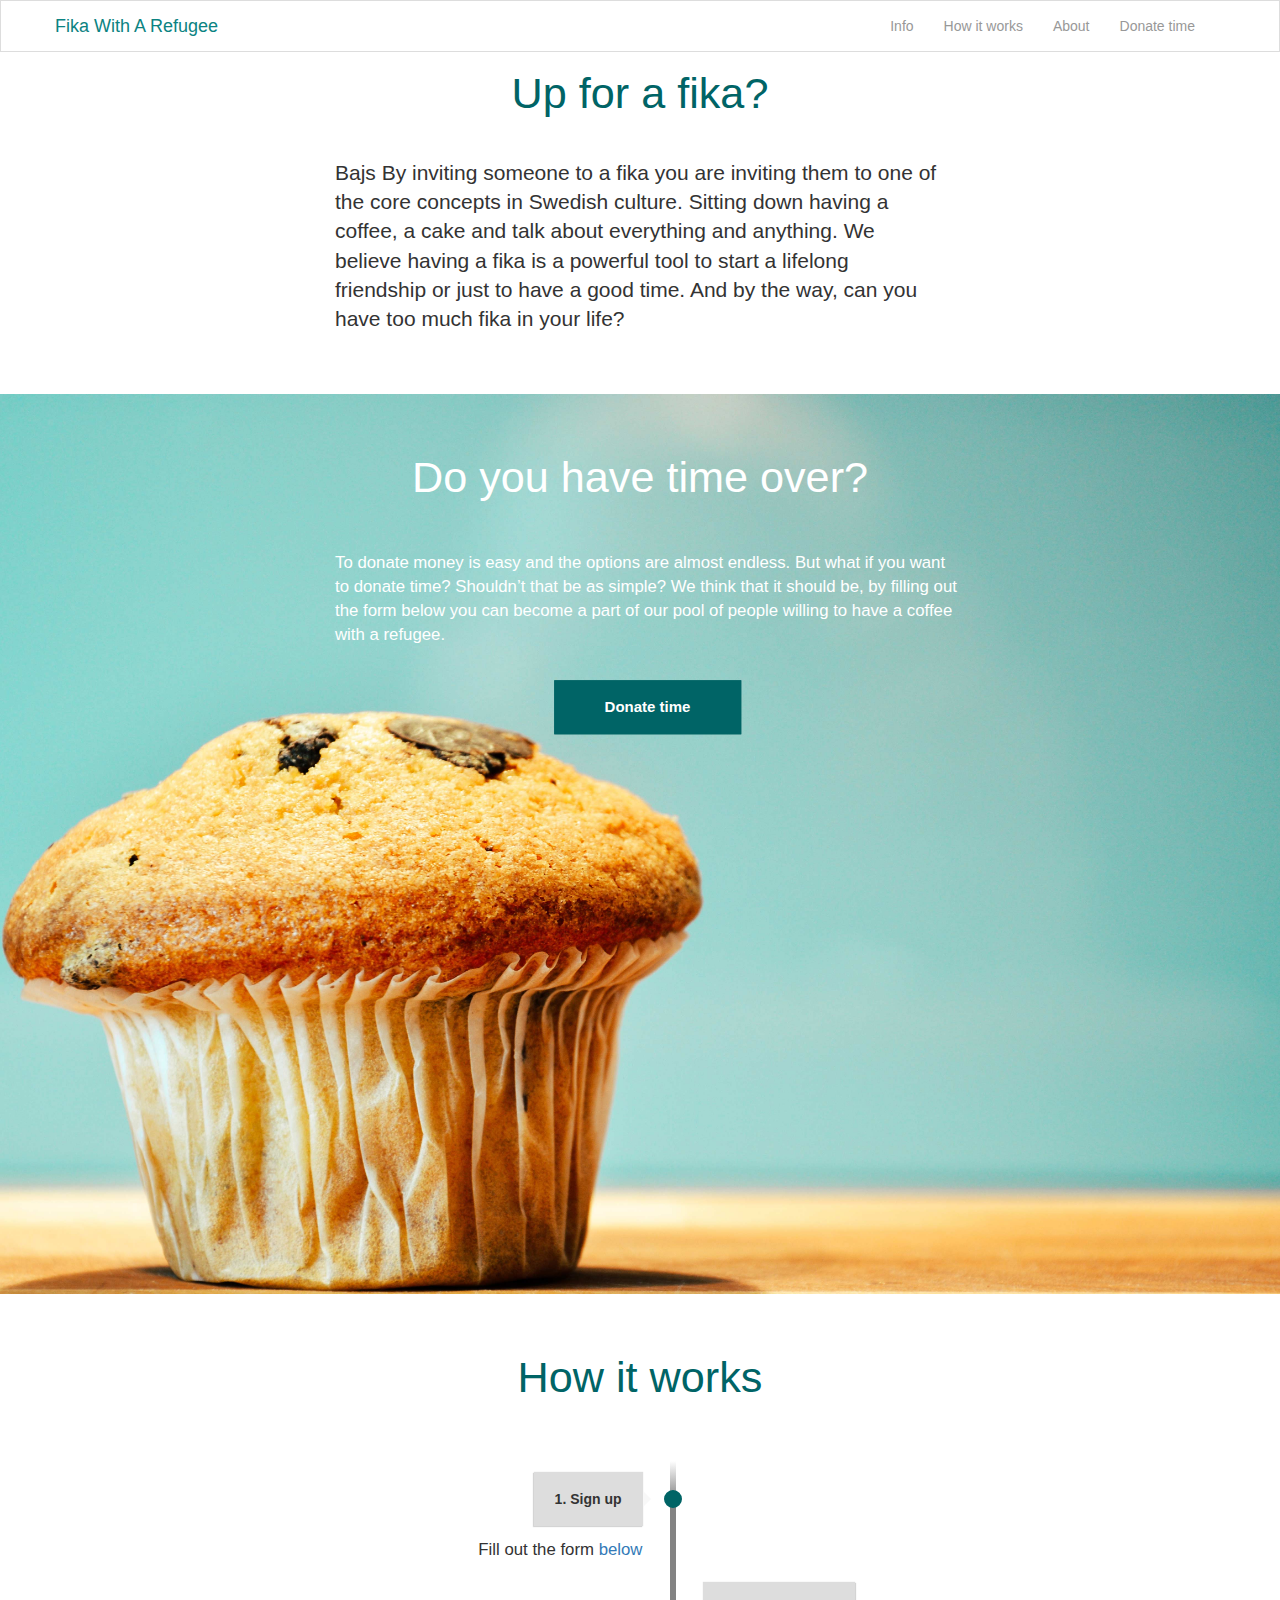
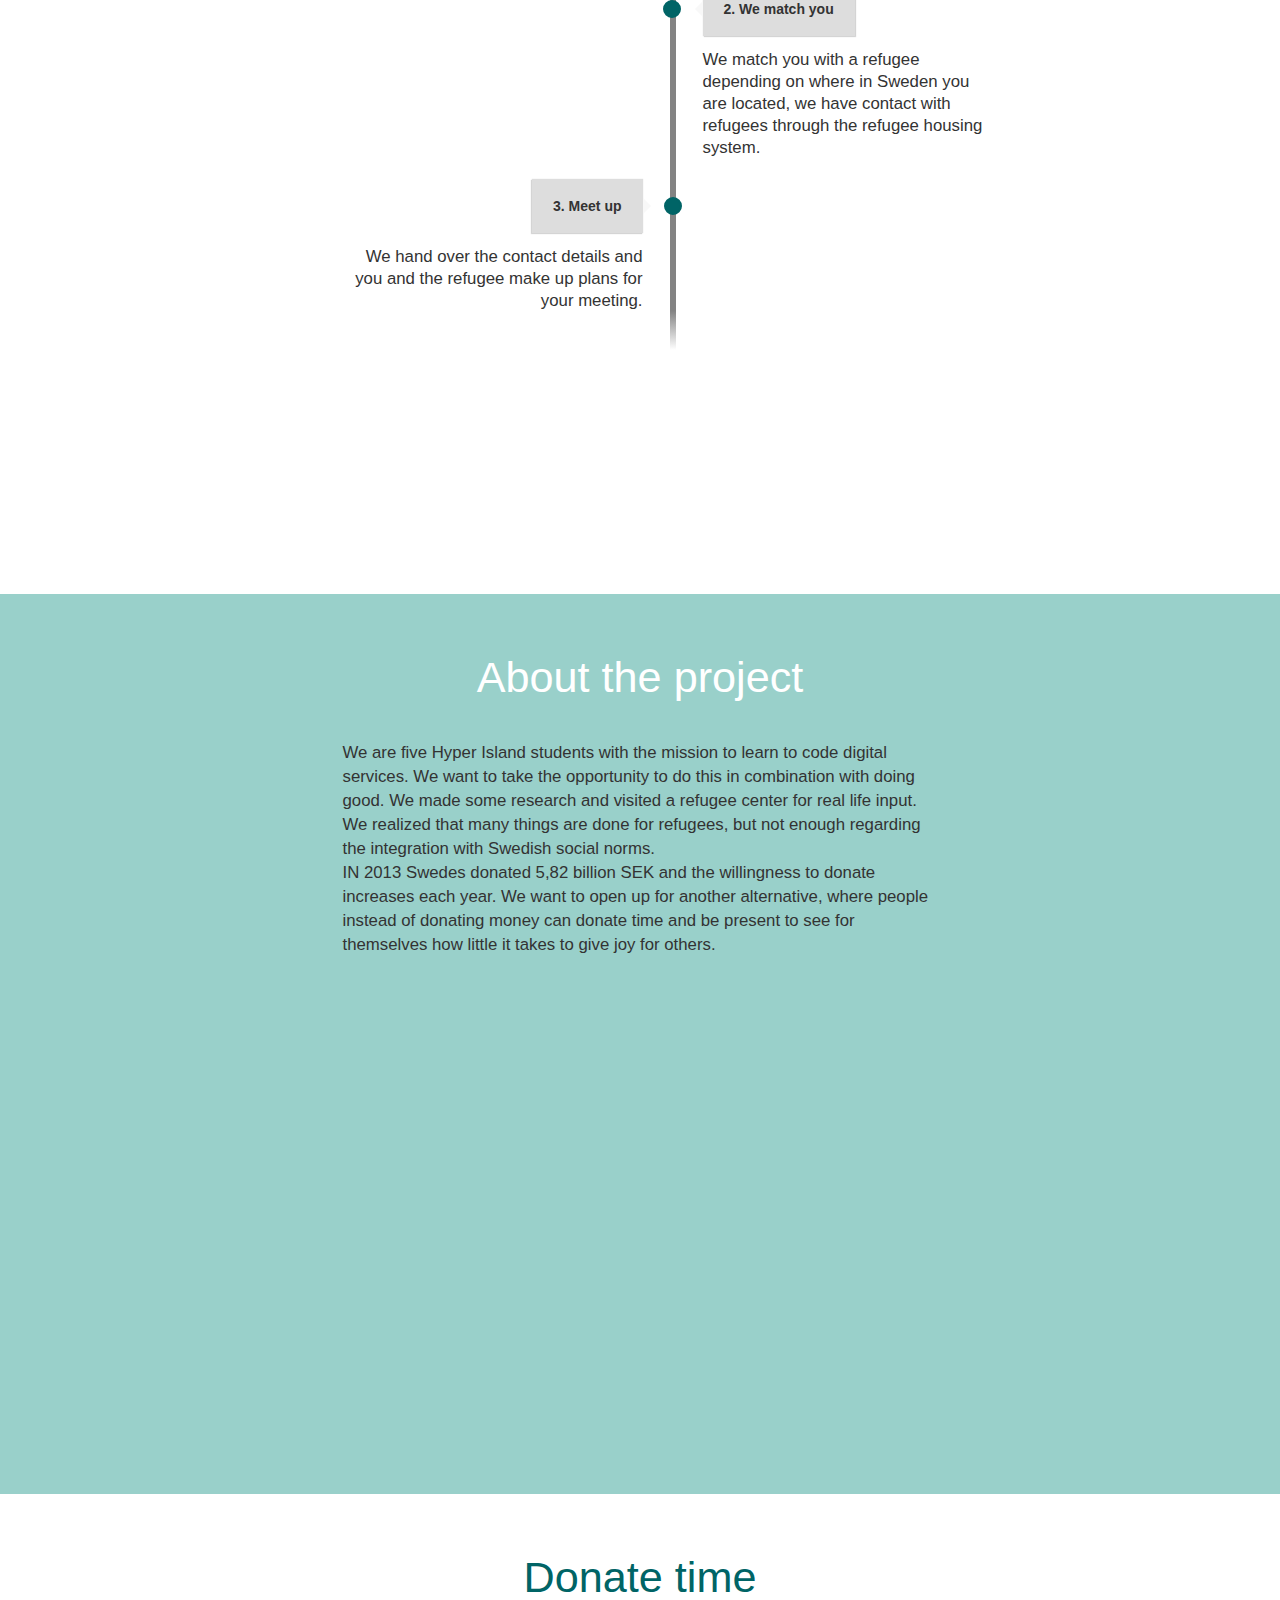
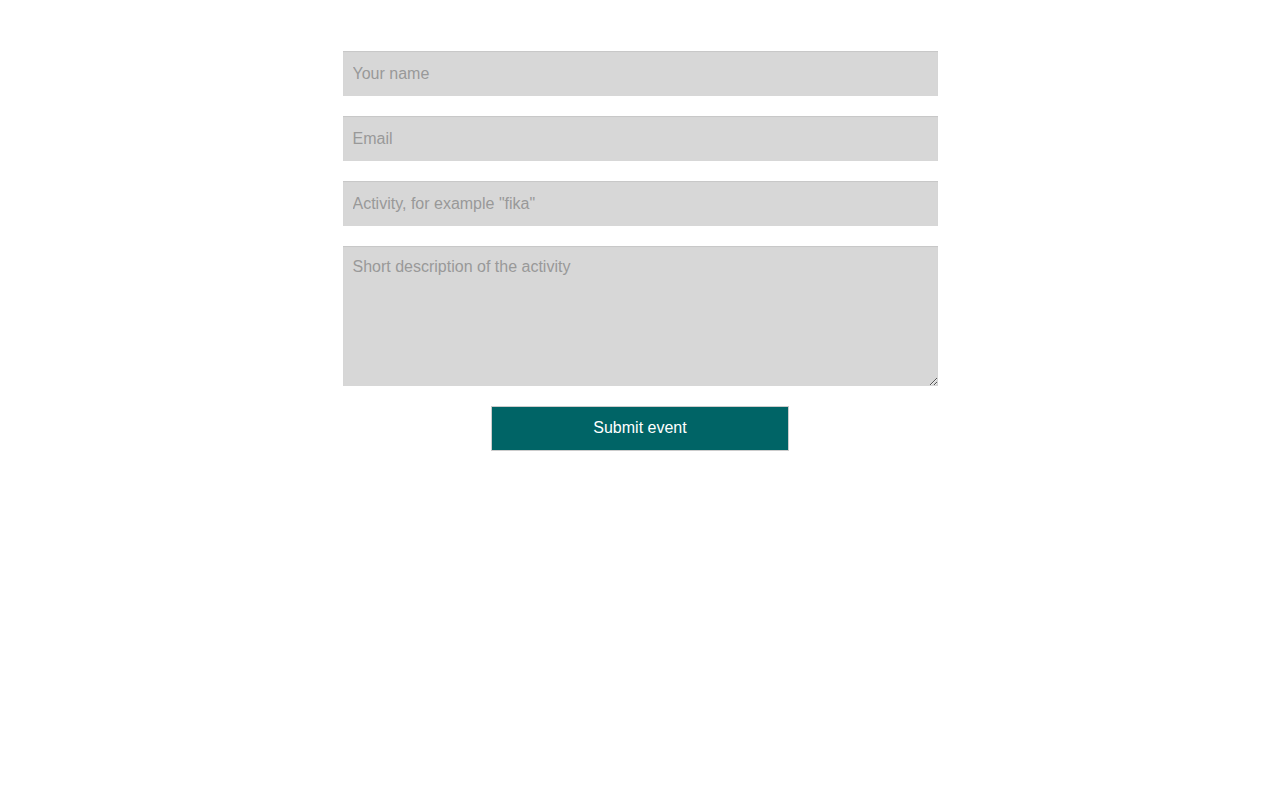
==== commit 392d918a: "Merge 1681bd7a1c1b21604e2ab4051f3397a5c85238ca into 8448a47b1c4f43e88b8f739c71fcf83fb6d65818" ====
--- a/index.html
+++ b/index.html
@@ -74,7 +74,7 @@
               <h1>Up for a fika?</h1>          
           <div class="first-text">
               
-              <p class="lead">
+              <p class="lead">Bajs
                     By inviting someone to a fika you are inviting them to one of the core concepts in Swedish culture. Sitting down having a coffee, a cake and talk about everything and anything. We believe having a fika is a powerful tool to start a lifelong friendship or just to have a good time. And by the way, can you have too much fika in your life?
               </p>
           </div>
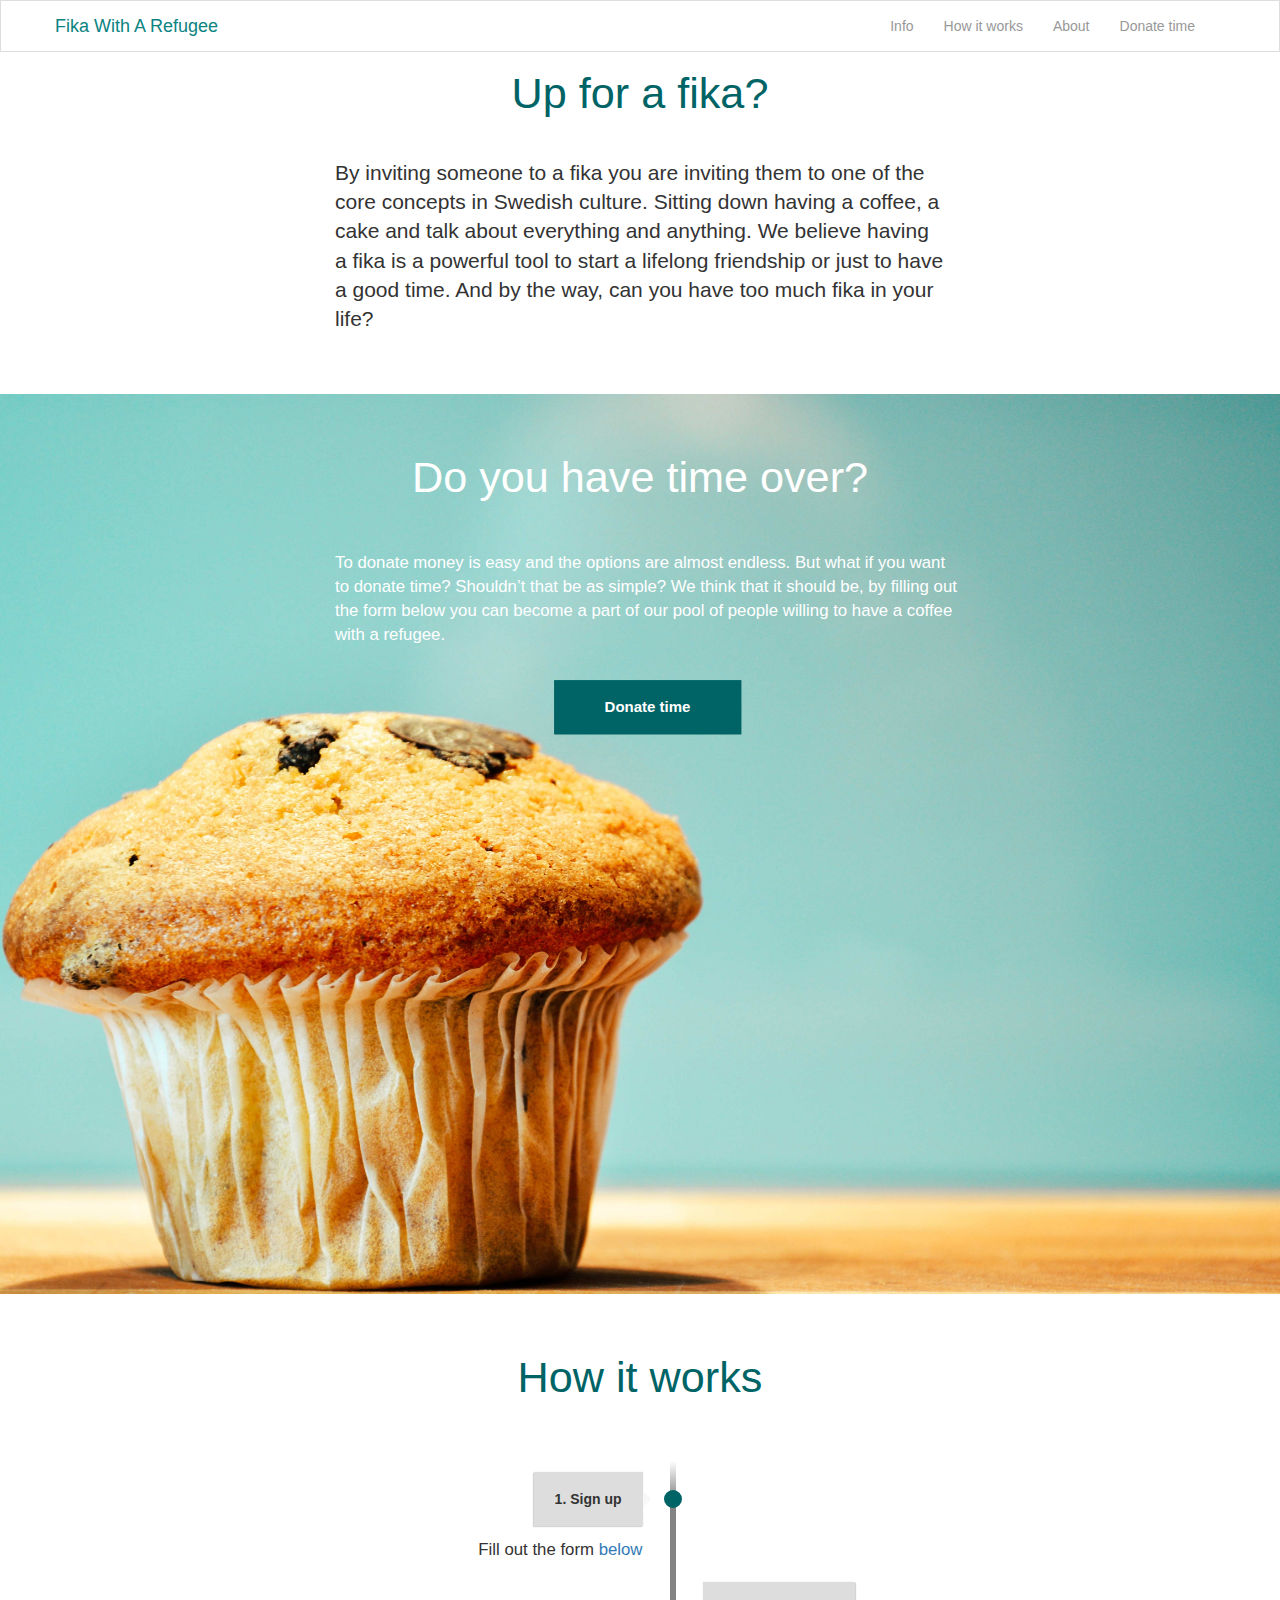
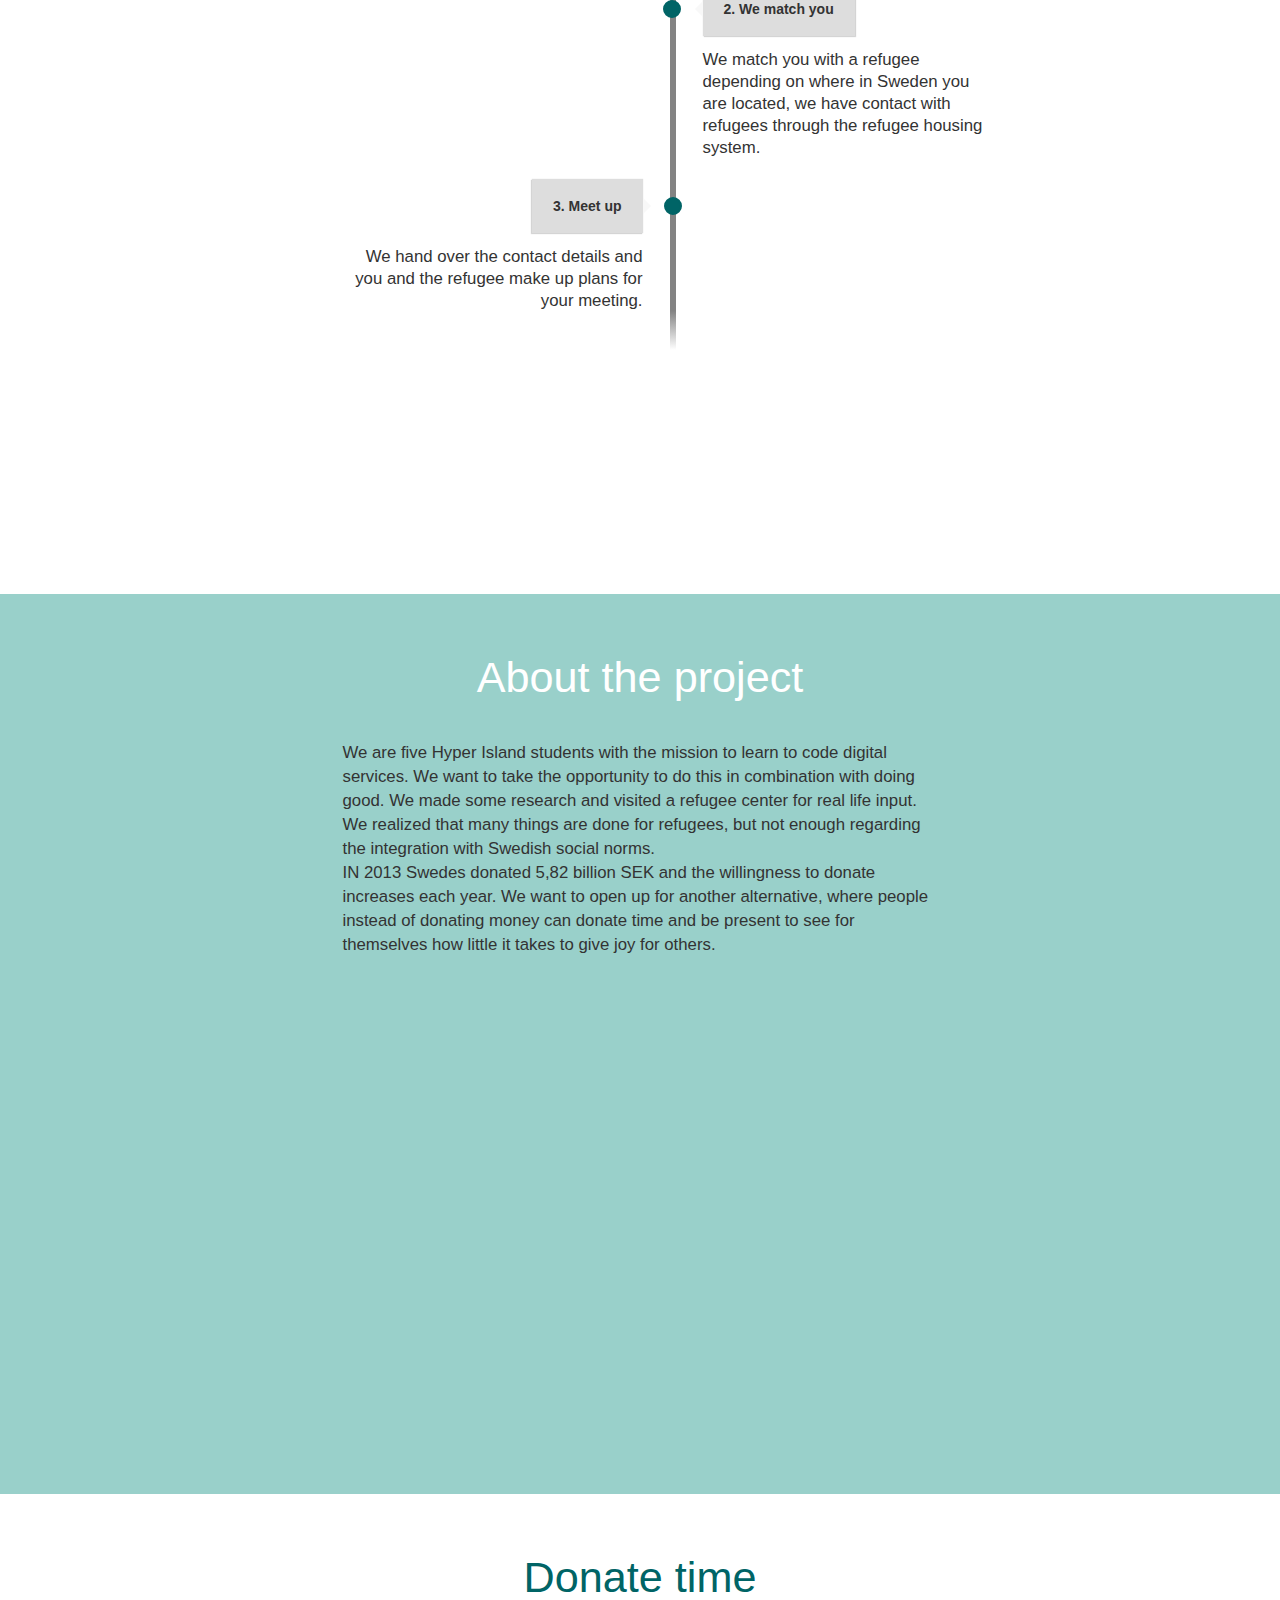
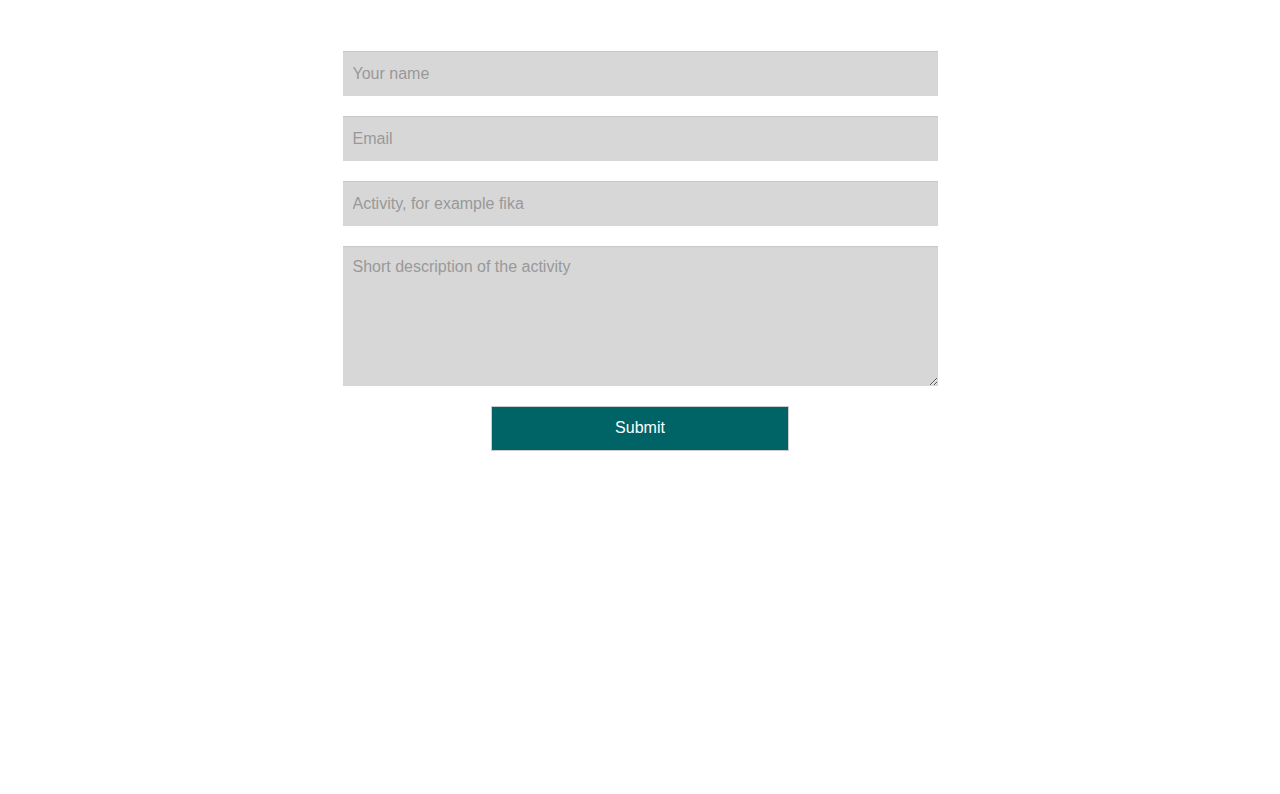
==== commit 34e37508: "more changes" ====
--- a/index.html
+++ b/index.html
@@ -74,7 +74,7 @@
               <h1>Up for a fika?</h1>          
           <div class="first-text">
               
-              <p class="lead">Bajs
+              <p class="lead">
                     By inviting someone to a fika you are inviting them to one of the core concepts in Swedish culture. Sitting down having a coffee, a cake and talk about everything and anything. We believe having a fika is a powerful tool to start a lifelong friendship or just to have a good time. And by the way, can you have too much fika in your life?
               </p>
           </div>
@@ -195,28 +195,29 @@
         <div class="col-md-6">
           <h1>Donate time</h1>
               <div class="fifth-text">
-                  
-                  <div class="form">
-                      <div class="form-group">
-                        <input type="name" class="form-control" id="name" placeholder="Your name"> 
-                      </div>
-                      
-                     <div class="form-group">
-                        <input type="email" class="form-control" id="email" placeholder="Email"> 
-                      </div>
-                      
-                      <div class="form-group">
-                        <input type="activity" class="form-control" id="activity" placeholder='Activity, for example "fika"'> 
-                      </div>
-                      
-                      <div class="form-group">
-                        <textarea type="text" class="form-control" id="text" placeholder="Short description of the activity"></textarea>
-                      </div>
-                      
-                      <button type="Submit" class="btn btn-default">Submit event</button>
-    
-                  </div>
-              
+                        <div id="form-messages"></div>
+
+                        <form class="form" id="ajax-contact" method="post" action="mailer.php">
+
+                                <div class="form-group">
+                                    <input type="name" name="name" class="form-control" id="name" placeholder="Your name" required> 
+                                </div>
+                                  
+                                 <div class="form-group">
+                                    <input type="email" name="email" class="form-control" id="email" placeholder="Email" required> 
+                                  </div>
+                                  
+                                  <div class="form-group">
+                                    <input type="activity" name="activity" class="form-control" id="activity" placeholder="Activity, for example fika" required> 
+                                  </div>
+                                  
+                                  <div class="form-group">
+                                    <textarea type="text" name="description" class="form-control" id="description" placeholder="Short description of the activity"></textarea>
+                                  </div>
+                                  
+                                  <button type="Submit" name="submit" class="submit btn btn-default">Submit</button>
+                        </form>
+                    
               </div>
         </div>
         
@@ -228,6 +229,8 @@
     <script type="text/javascript" src="http://ajax.googleapis.com/ajax/libs/jquery/1.10.2/jquery.min.js"></script>
     
     <script src="js/scroll.js"></script>
+
+     <script src="js/app.js"></script>
     
     <!-- BOOTSTRAP JAVASCRIPT - Keep this in the end of the page to load faster -->
     <script src="https://ajax.googleapis.com/ajax/libs/jquery/1.11.3/jquery.min.js"></script>
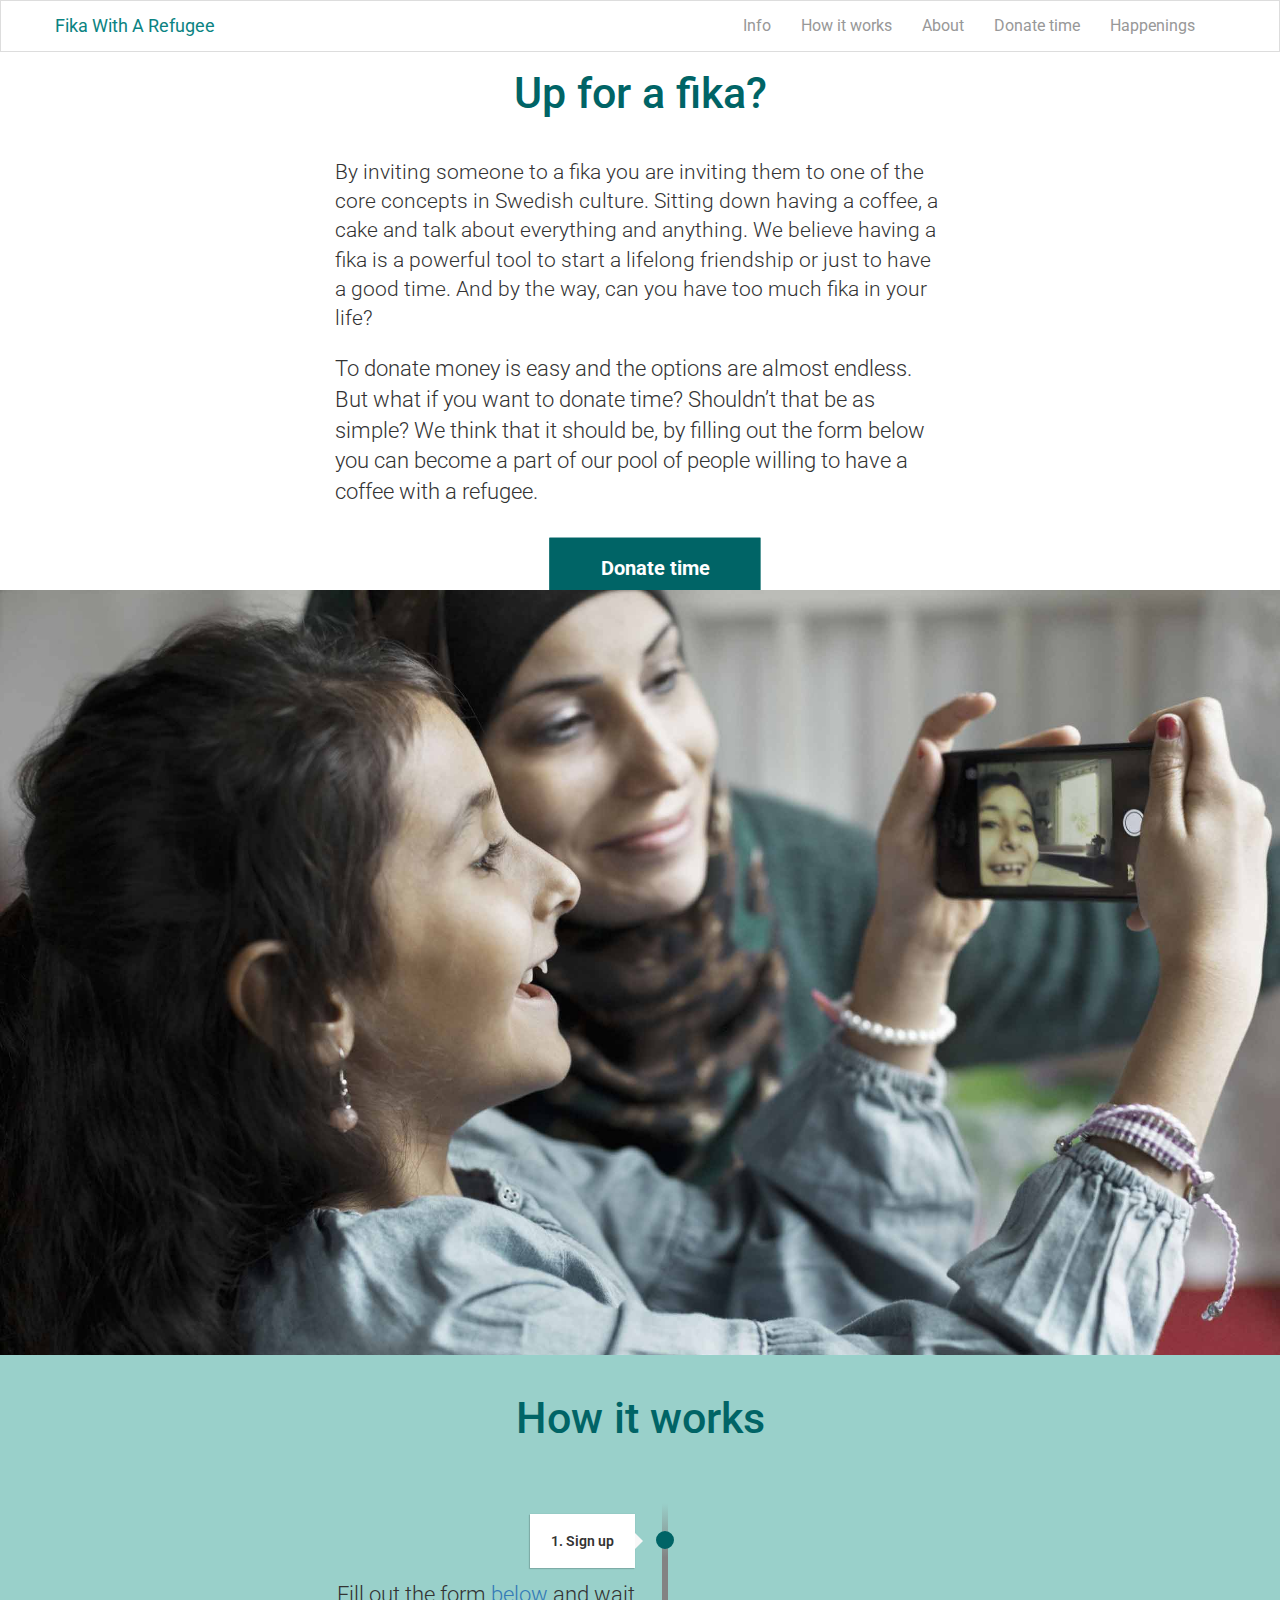
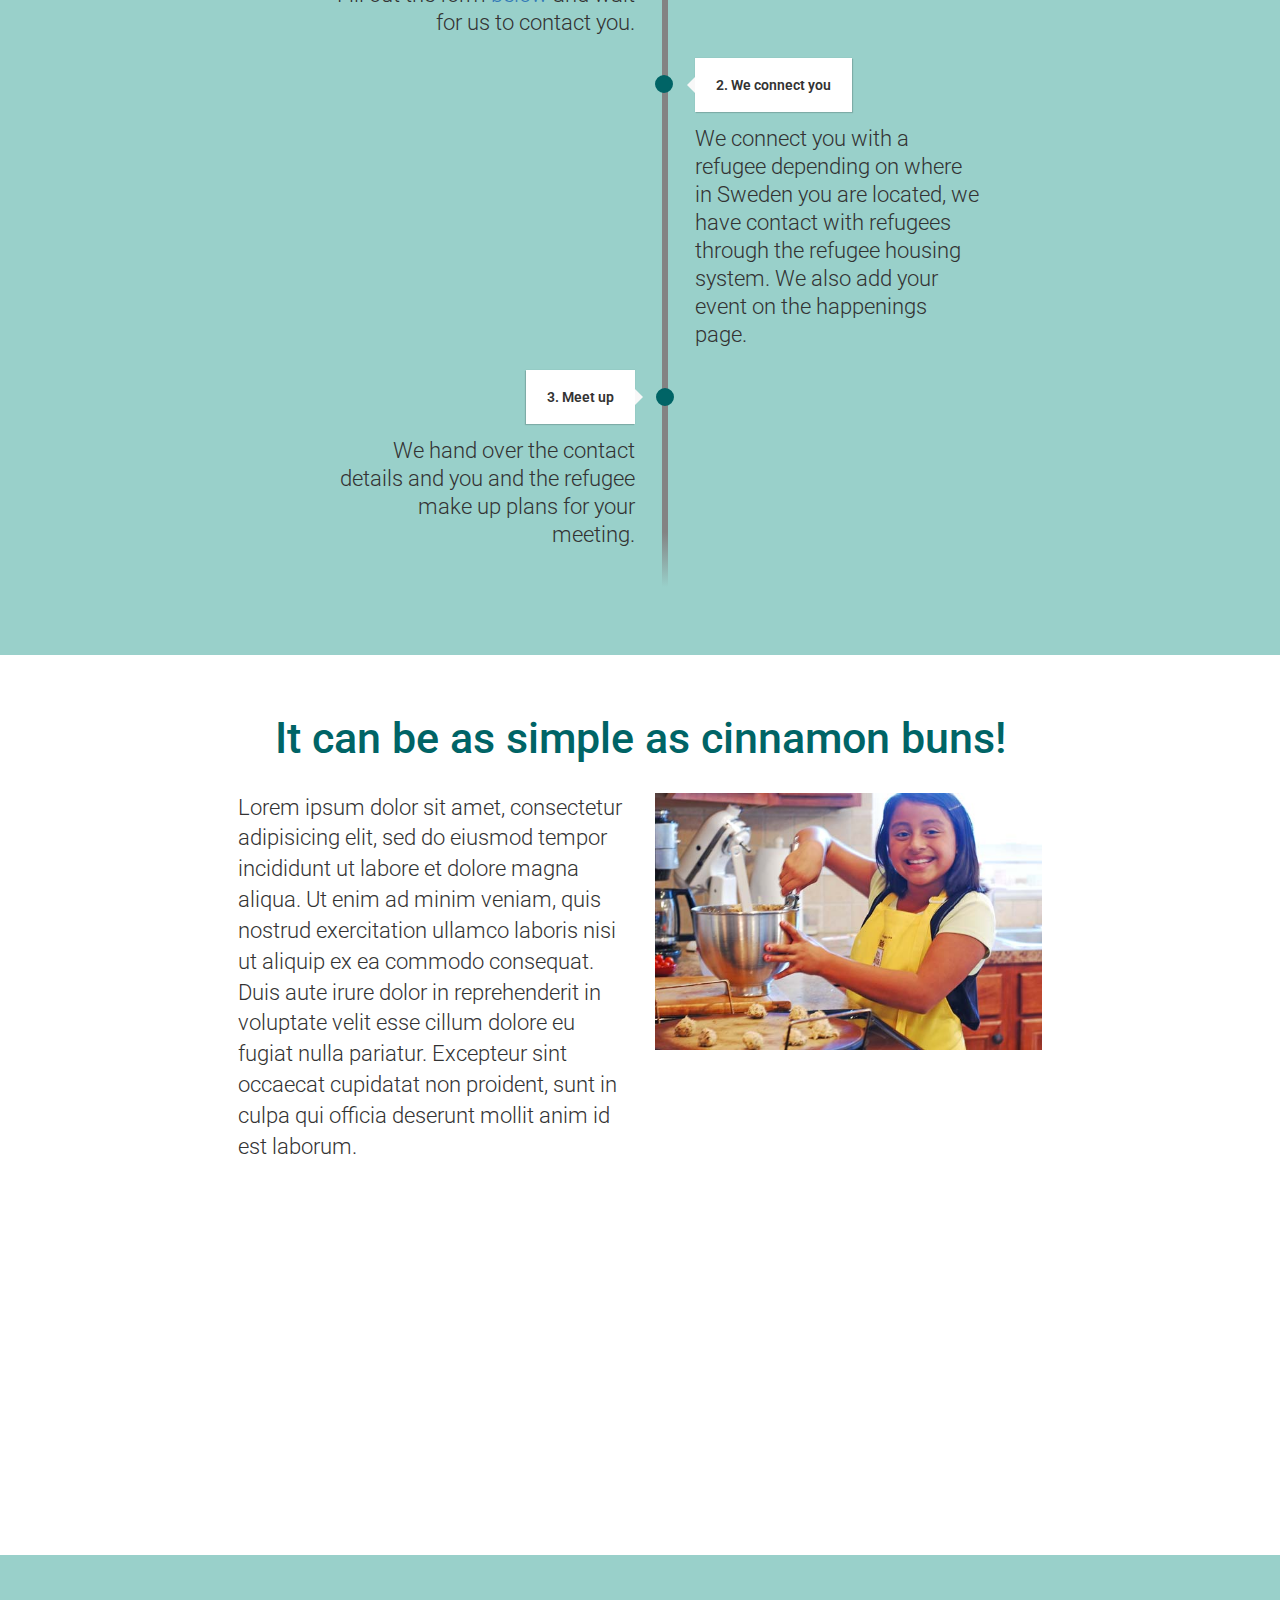
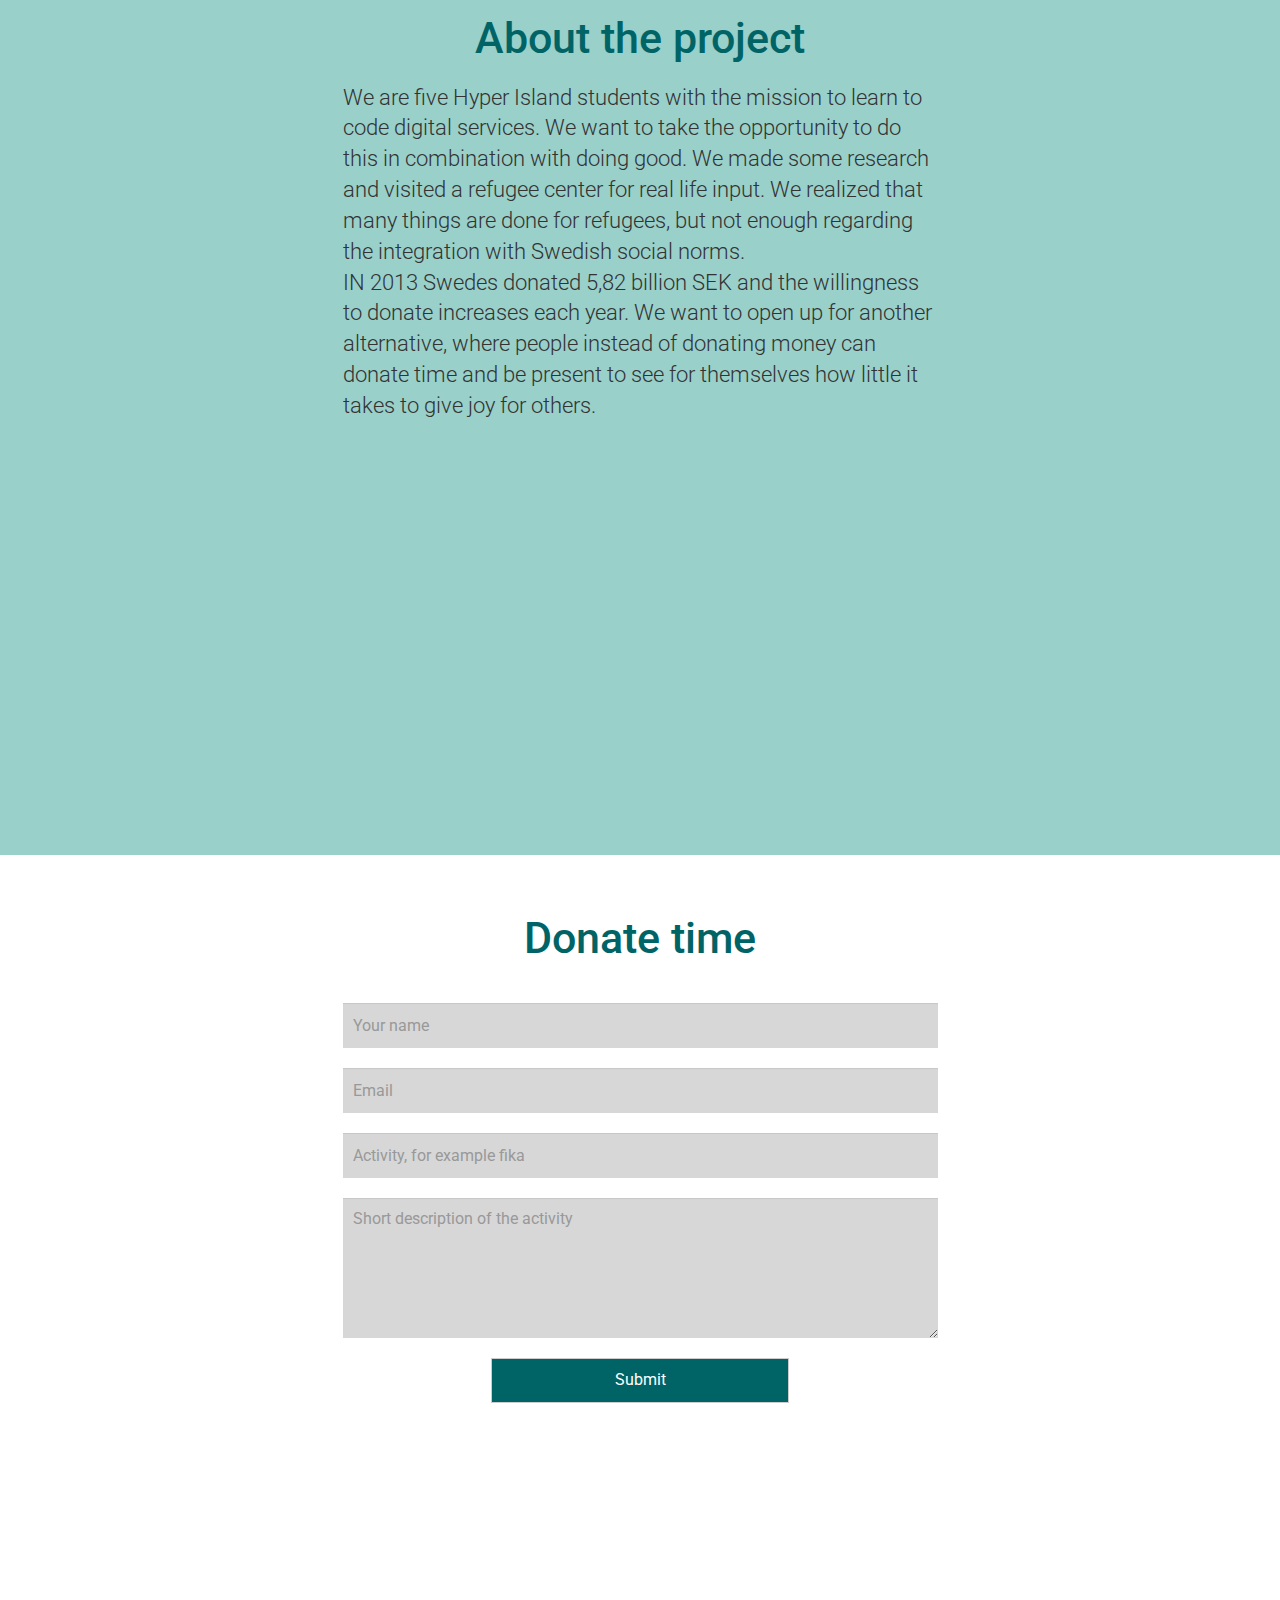
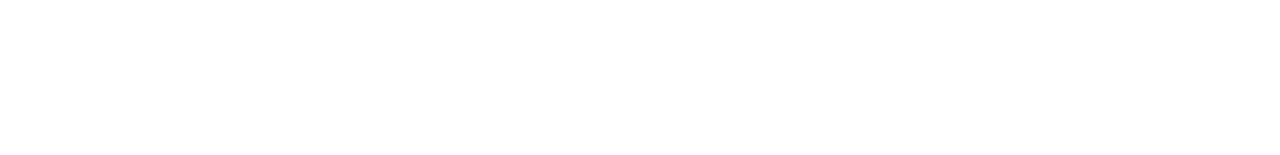
==== commit b599c7ad: "commit" ====
--- a/index.html
+++ b/index.html
@@ -28,6 +28,8 @@
       <script src="https://oss.maxcdn.com/html5shiv/3.7.2/html5shiv.min.js"></script>
       <script src="https://oss.maxcdn.com/respond/1.4.2/respond.min.js"></script>
     <![endif]-->
+
+    <link href='https://fonts.googleapis.com/css?family=Roboto:400,300,100,100italic,300italic,400italic,500italic,500,700,700italic' rel='stylesheet' type='text/css'>
 
   </head>
 
@@ -56,6 +58,7 @@
                 <li><a href="#how">How it works</a></li>
                 <li><a href="#about">About</a></li>
                 <li><a href="#sign-up">Donate time</a></li>
+                <li><a href="happenings.html">Happenings</a></li>
               </ul>
           
           </div>
@@ -76,6 +79,11 @@
               
               <p class="lead">
                     By inviting someone to a fika you are inviting them to one of the core concepts in Swedish culture. Sitting down having a coffee, a cake and talk about everything and anything. We believe having a fika is a powerful tool to start a lifelong friendship or just to have a good time. And by the way, can you have too much fika in your life?
+                </p>
+                <p class="donate">
+                    To donate money is easy and the options are almost endless. But what if you want to donate time? Shouldn’t that be as simple? We think that it should be, by filling out the form below you can become a part of our pool of people willing to have a coffee with a refugee.
+
+                    <p class="donate-button"><a href="#sign-up">Donate time</a></p>   
               </p>
           </div>
 
@@ -86,30 +94,13 @@
     </div>  
 
     <!-- Second-block --> 
-    <div class="second-block">          
+    <div class="second-block"></div>        
+         
+    <!-- third-block -->
+  <div id="how">
+    <div class="third-block">          
+          
           <div class="col-md-3"></div>
-      
-            <div class="col-md-6">
-            <h1>Do you have time over?</h1>              
-             <div class="second-text"> 
-                <p>
-                  To donate money is easy and the options are almost endless. But what if you want to donate time? Shouldn’t that be as simple? We think that it should be, by filling out the form below you can become a part of our pool of people willing to have a coffee with a refugee.
-                </p>
-
-                <p class="donate-button"><a href="#sign-up">Donate time</a></p> 
-
-
-            </div>       
-          </div>
-
-      <div class="col-md-3"></div>
-    </div>
-
-      
-    <!-- Third-block --> 
-    <div id="how">
-    <div class="third-block container">        
-        <div class="col-md-3"></div>
         
         <div class="col-md-6">
             <h1>How it works</h1>
@@ -123,7 +114,7 @@
                         </div>
                         <div class="desc">
                           <p>
-                            Fill out the form <a href="#sign-up">below</a>
+                            Fill out the form <a href="#sign-up">below</a> and wait for us to contact you.
                           </p>
                         </div>
                     </div>
@@ -132,12 +123,13 @@
                   <li>
                     <div class="direction-r">
                         <div class="flag-wrapper">
-                          <span class="flag">2. We match you</span>
+                          <span class="flag">2. We connect you</span>
                           <span class="time-wrapper"><span class="time">2014 - 2015</span></span>
                         </div>
                         <div class="desc">
                           <p>
-                            We match you with a refugee depending on where in Sweden you are located, we have contact with refugees through the refugee housing system.
+                            We connect you with a refugee depending on where in Sweden you are located, we have contact with refugees through the refugee housing system.
+                            We also add your event on the happenings page.
                           </p>
                         </div>
                     </div>
@@ -160,19 +152,53 @@
 
         </div>
         
-        <div class="col-md-3"></div>        
-    </div>
+        <div class="col-md-3"></div>  
+      
+            
+      </div>
+  </div>
+
+      
+    <!-- Fourth-block --> 
+   
+    <div class="fourth-block container">        
+          <h1>It can be as simple as cinnamon buns!</h1>              
+               <div class="col-md-2"></div>
+
+              <div class="col-md-4">   
+                 
+                    <p>Lorem ipsum dolor sit amet, consectetur adipisicing elit, sed do eiusmod
+                    tempor incididunt ut labore et dolore magna aliqua. Ut enim ad minim veniam,
+                    quis nostrud exercitation ullamco laboris nisi ut aliquip ex ea commodo
+                    consequat. Duis aute irure dolor in reprehenderit in voluptate velit esse
+                    cillum dolore eu fugiat nulla pariatur. Excepteur sint occaecat cupidatat non
+                    proident, sunt in culpa qui officia deserunt mollit anim id est laborum.
+                        
+                    </p>
+              </div>
+                    
+                <div class="col-md-4 bake-img">
+
+                <img src="img/nadira-baking.jpg">
+
+                </div>
+                    
+          
+
+        <div class="col-md-2"></div>
+
+
     </div>  
       
       
-    <!-- Fourth-block -->  
+    <!-- Fifth-block -->  
     <div id="about">
-    <div class="fourth-block container">        
+    <div class="fifth-block container">        
         <div class="col-md-3"></div>
         
         <div class="col-md-6">
           <h1>About the project</h1>
-                <div class="fourth-text">
+                <div class="fifth-text">
                 <p>
                   We are five Hyper Island students with the mission to learn to code digital services. We want to take the opportunity to do this in combination with doing good. We made some research and visited a refugee center for real life input. We realized that many things are done for refugees, but not enough regarding the integration with Swedish social norms.
                   <br>
@@ -187,14 +213,14 @@
     </div><!-- /.fourth-block -->   
     
 
-    <!-- Fifth-block -->  
+    <!-- Sixt-block -->  
     <div id="sign-up">
-    <div class="fifth-block container">        
+    <div class="sixth-block container">        
         <div class="col-md-3"></div>
         
         <div class="col-md-6">
           <h1>Donate time</h1>
-              <div class="fifth-text">
+              <div class="sixth-text">
                         <div id="form-messages"></div>
 
                         <form class="form" id="ajax-contact" method="post" action="mailer.php">
--- a/css/style.css
+++ b/css/style.css
@@ -6,6 +6,7 @@
 
 body {
   padding-top: 50px;
+  font-family: 'Roboto', sans-serif;
 }
 
 html{
@@ -23,7 +24,8 @@
 }
 
 p{
-  font-size: 0.7rem;
+  font-size: 0.9rem;
+  font-weight: 300;
 }
 
 /* Navigation
@@ -48,6 +50,7 @@
 
 .navbar-inverse .navbar-nav > li > a{
     color: #989898;
+    font-size: 16px;
 }
 
 .navbar-inverse .navbar-toggle .icon-bar {
@@ -58,14 +61,18 @@
     background-color: #ddd;
 }
 
+.navbar-inverse .navbar-toggle:focus{
+  background-color: #fff;
+}
+
 
 /* First block
 *************************************************************/
 .first-block {
 	background-color: #fff;
-    height: auto;
 	width: 100%;
 	padding: 0;
+  height: 60vh;
 }
 
 .first-text {
@@ -78,15 +85,18 @@
     color: #006466;
 }
 
-/* Second block
-*************************************************************/
+
 .second-block {
     position:relative;
-	background-image: url("../img/bg3.jpg");
+	background-image: url("../img/face.jpg");
 	background-repeat: no-repeat;
 	background-size: cover;
     border: none;
-	height: 100vh; 
+	height: 85vh; 
+}
+
+.second-block{
+  height: 85vh;
 }
 
 .second-block h1{
@@ -109,12 +119,16 @@
     margin-left: 50%;
     margin-right: -50%;
     transform: translate(-50%, -50%); 
-    width: 30%;
+    width: 33%;
 	text-align: center;
 	color: #fff;
-    font-size: 15px;
+    font-size: 20px;
     font-weight: bold;
     text-decoration: none;
+    -webkit-transition: all 1000ms ease;
+  -moz-transition: all 1000ms ease;
+  transition: all 1000ms ease;
+
 	}
 
 .donate-button a:hover {
@@ -124,13 +138,17 @@
     font-size: 20px;
     font-weight: bold;
     text-decoration: none;
+    -webkit-transition: all 1000ms ease;
+  -moz-transition: all 1000ms ease;
+  transition: all 1000ms ease;
+
 	}
 
 /* Third block
 *************************************************************/
 .third-block {
     position: relative;
-	background-color: #fff;
+	background-color: #99D0CA;
     width: 100%;
     min-height: 100vh;    
 }
@@ -138,10 +156,15 @@
 .third-block h1{
     color: #006466;
     padding-bottom: 40px;
+    margin-top: 0;
 }
 
 .third-text {
     width: 100%;
+}
+
+.bake-img img{
+  width: 100%;
 }
 
 /* ================ The Timeline ================ */
@@ -210,7 +233,7 @@
 .flag {
   position: relative;
   display: inline;
-  background: #ddd;
+  background: #fff;
   padding: 19px 21px;
   border-radius: 0px;
   font-weight: 600;
@@ -319,13 +342,13 @@
 *************************************************************/
 .fourth-block {
     position: relative;
-	background-color: #99D0CA;
+	background-color: #fff;
 	height: 100vh;
     width: 100%;
 }
 
 .fourth-block h1{
-    color: #fff;
+    color: #006466;
     padding-bottom: 20px;
 }
 
@@ -338,7 +361,7 @@
 *************************************************************/
 .fifth-block {
     position: relative;
-	background-color: #fff;
+	background-color: #99D0CA;
 	height: 100vh;
     width: 100%;
 }
@@ -349,7 +372,22 @@
 }
 
 .fifth-block h1 {
-	color: #006466;
+  color: #006466;
+}
+
+/* Sixth block
+*************************************************************/
+
+
+.sixth-block {
+    position: relative;
+  background-color: #fff;
+  height: 100vh;
+    width: 100%;
+}
+
+.sixth-block h1 {
+  color: #006466;
 }
 
 
@@ -397,6 +435,86 @@
     height: 45px;
 }
 
+/* happenings.html
+*************************************************************/
+
+.event-main{
+  margin-top: 30px;
+}
+
+.event-main h1{
+  margin-bottom: 30px;
+  color: #006466;
+}
+
+.dropdown{
+  width: 112px;
+  margin: 0 auto;
+  
+}
+
+.dropdown .btn{
+  padding: 8px 20px;
+}
+
+.btn-default{
+  border-radius: 0;
+  background-color: #006466;
+  color: #fff;
+   -webkit-transition: all 1000ms ease;
+  -moz-transition: all 1000ms ease;
+  transition: all 1000ms ease;
+  
+}
+
+.btn-default:hover {
+  border: 1px solid #006466;
+  color: #006466;
+  background-color: #fff;
+   -webkit-transition: all 1000ms ease;
+  -moz-transition: all 1000ms ease;
+  transition: all 1000ms ease;
+
+}
+
+.dropdown-menu>li>a:focus, .btn-default:active:focus, .open>.dropdown-toggle.btn-default:focus, .open>.dropdown-toggle.btn-default:hover, .open>.dropdown-toggle.btn-default:active{
+   border: 1px solid #006466;
+  color: #006466;
+  background-color: #fff;
+}
+
+.dropdown-menu>li>a{
+  color: #006466; 
+}
+
+.event-main h2{
+  text-align: center;
+  font-size: 25px;
+  color: #006466;
+}
+
+.event-img{
+  margin-top: 30px;
+}
+
+.event-img img{
+  width: 100%;
+  height: 157px;
+}
+
+.event-main button{
+   -webkit-transition: all 1000ms ease;
+  -moz-transition: all 1000ms ease;
+  transition: all 1000ms ease;
+}
+
+.event-main button:hover{
+ -webkit-transition: all 1000ms ease;
+  -moz-transition: all 1000ms ease;
+  transition: all 1000ms ease;
+}
+
+
 /* Media queries
 *************************************************************/
 @media only screen and (max-width : 767px){
@@ -410,6 +528,10 @@
 	.navbar-brand {
     	padding: 15px 15px;
 	}
+
+  .navbar-inverse .navbar-collapse{
+    border: 1px solid #ddd;
+  }
 
 }
 
